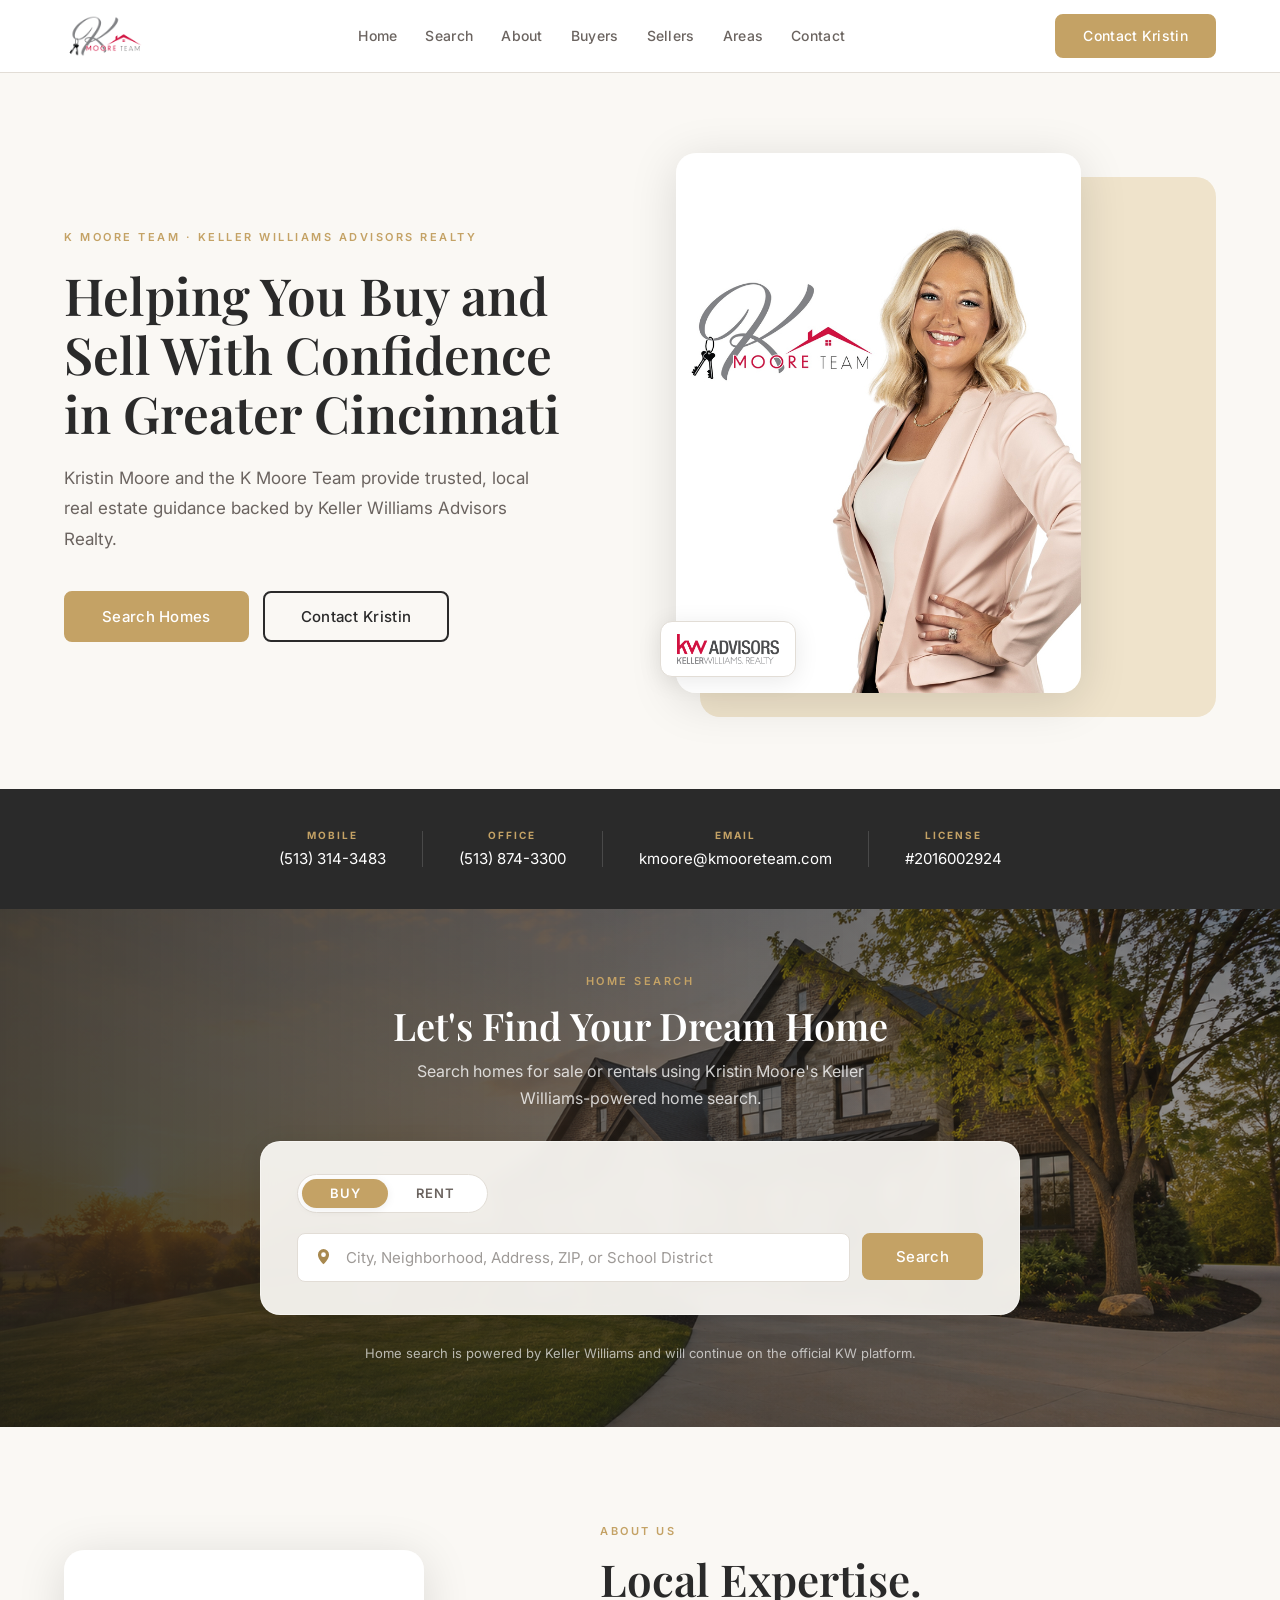
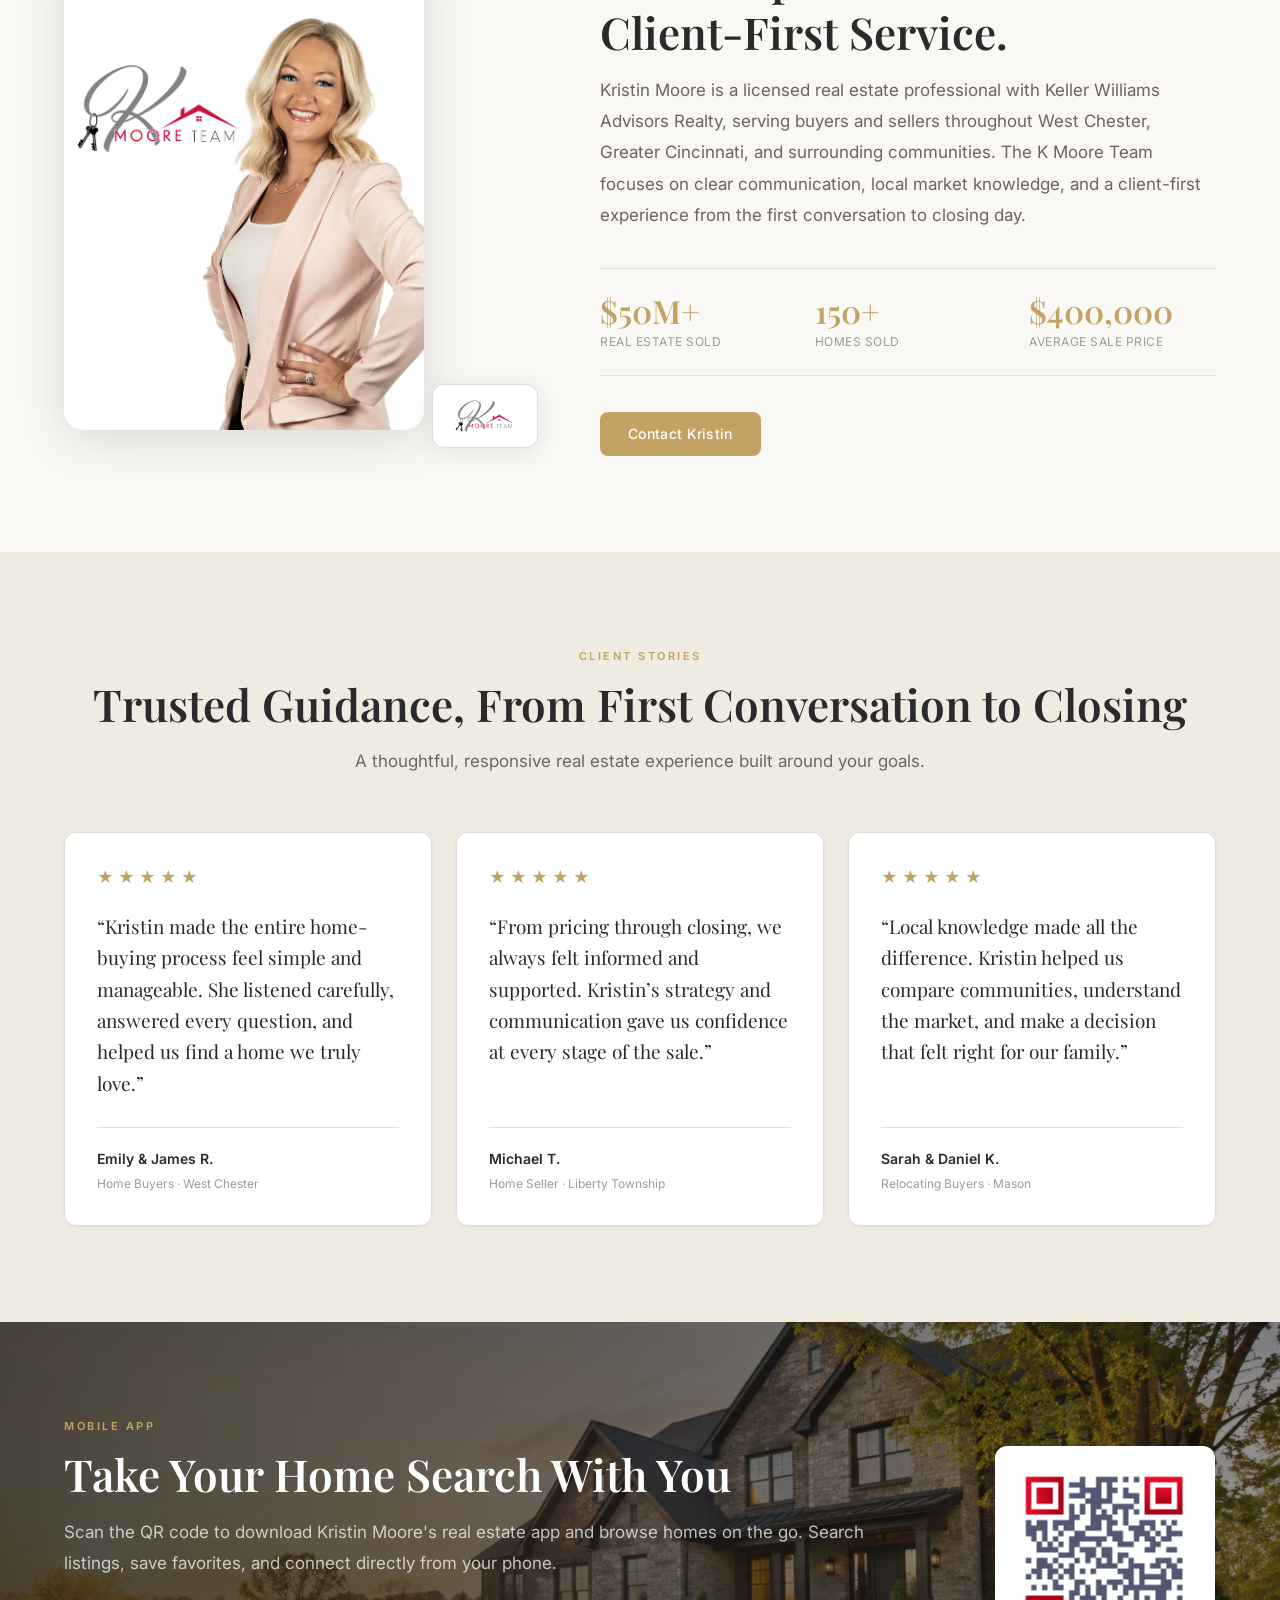
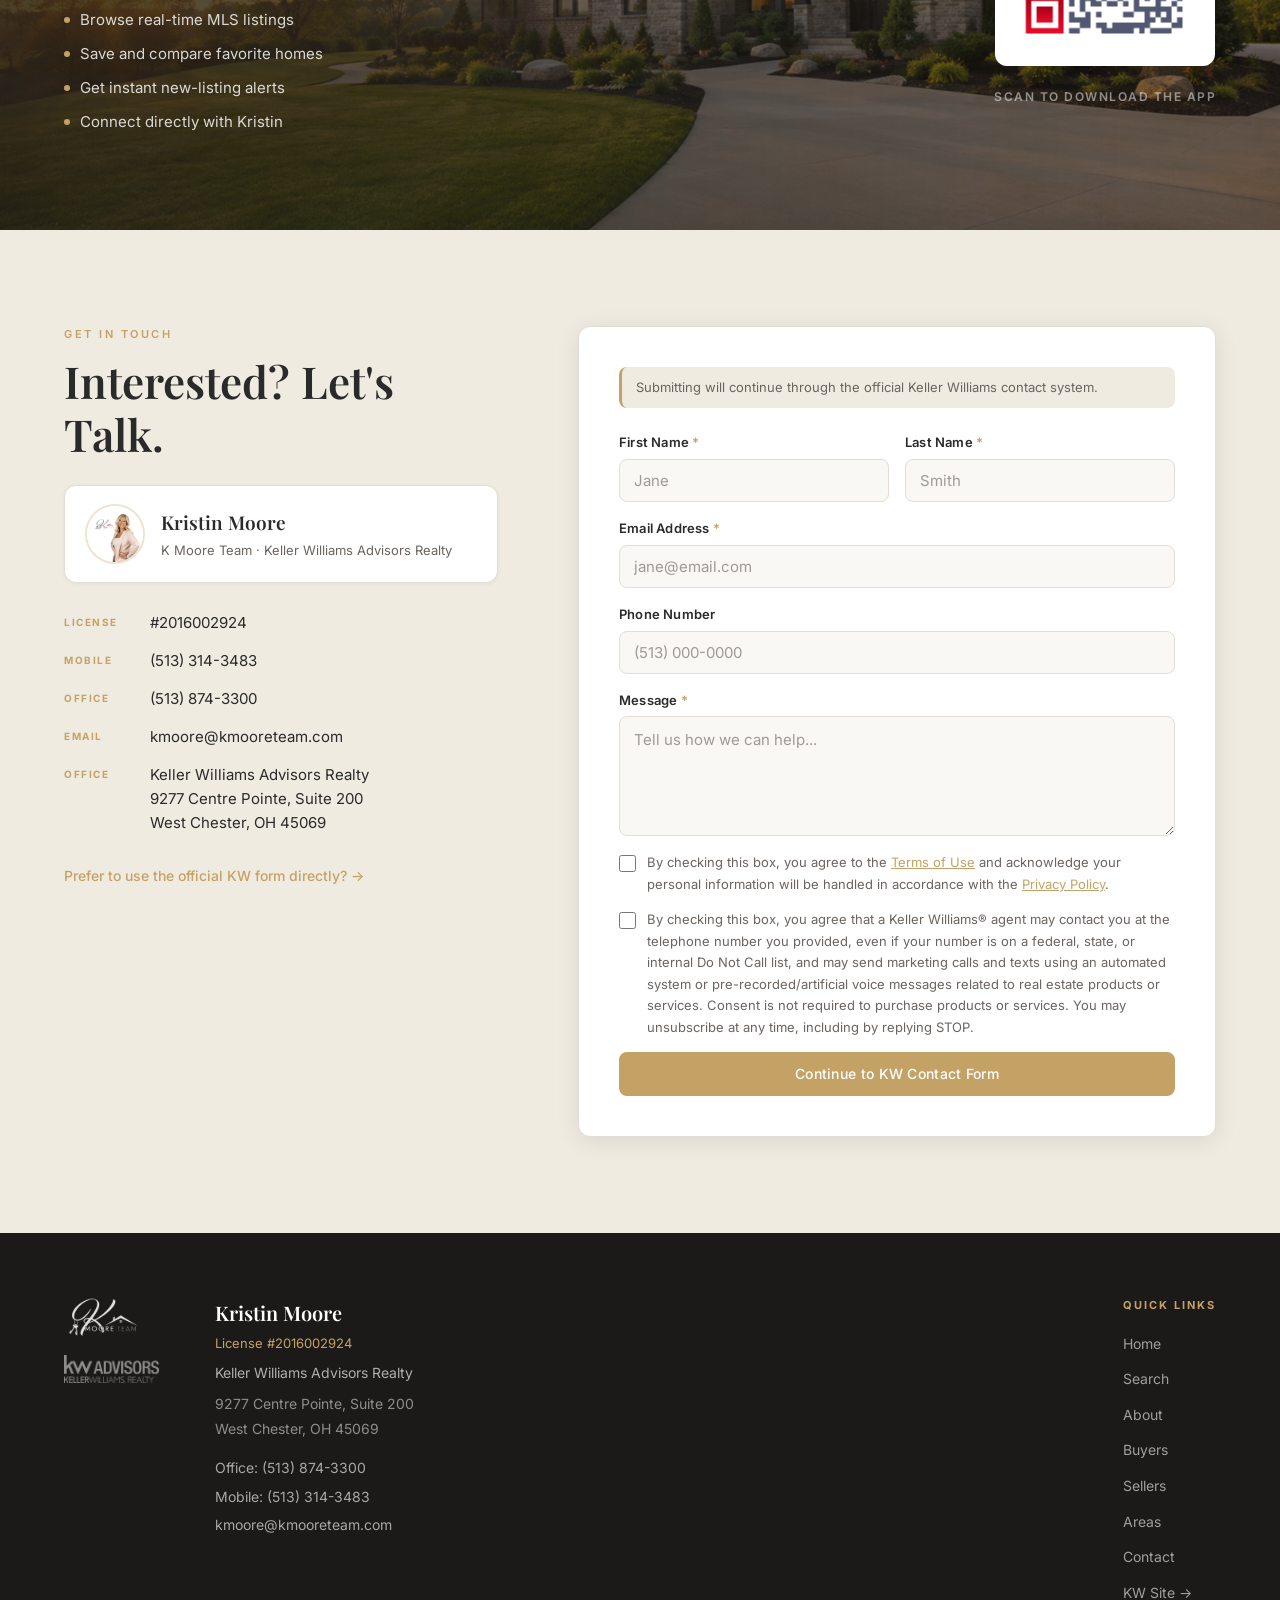
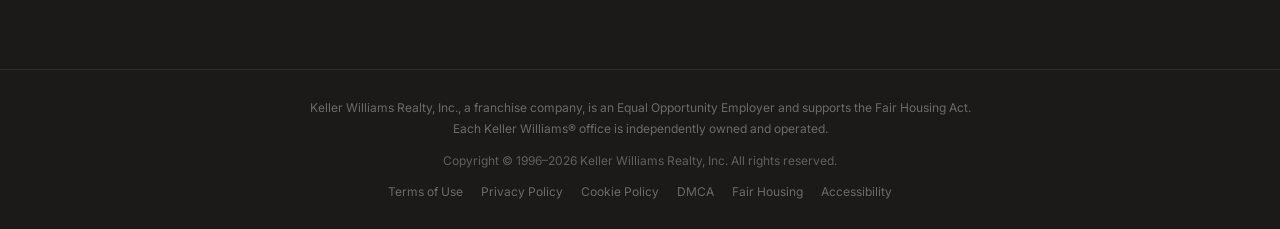
==== index.html @ 72ccf0bd "restructure and home search upgrade" ====
<!DOCTYPE html>
<html lang="en">
<head>
  <meta charset="UTF-8">
  <meta name="viewport" content="width=device-width, initial-scale=1.0">
  <meta name="description" content="Kristin Moore and the K Moore Team — trusted real estate guidance for buyers and sellers in West Chester, Greater Cincinnati, and Southwest Ohio. Keller Williams Advisors Realty.">
  <meta name="keywords" content="real estate, West Chester OH, Cincinnati, homes for sale, Kristin Moore, K Moore Team, Keller Williams Advisors Realty, Liberty Township, Mason">
  <meta property="og:title" content="K Moore Team | Kristin Moore | Keller Williams Advisors Realty">
  <meta property="og:description" content="Helping you buy and sell with confidence in Greater Cincinnati. Local expertise. Client-first service.">
  <meta property="og:type" content="website">
  <!-- Add a URL-restricted public Mapbox token to enable live address suggestions. -->
  <meta name="mapbox-token" content="">
  <title>K Moore Team | Kristin Moore | Keller Williams Advisors Realty</title>

  <link rel="preconnect" href="https://fonts.googleapis.com">
  <link rel="preconnect" href="https://fonts.gstatic.com" crossorigin>
  <link href="https://fonts.googleapis.com/css2?family=Playfair+Display:wght@400;500;600;700&family=Inter:wght@300;400;500;600&display=swap" rel="stylesheet">
  <link rel="stylesheet" href="css/styles.css?v=20260805-1">
</head>
<body>

  <!-- ================================================
       HEADER / NAVIGATION
  ================================================ -->
  <header class="header" id="header">
    <div class="container header__inner">

      <a href="index.html#home" class="header__logo" aria-label="K Moore Team — Home">
        <!-- Asset: Assets/KmooreteamLogo.png -->
        <img src="Assets/KmooreteamLogo.png" alt="K Moore Team" class="logo-img">
      </a>

      <nav class="nav" id="nav" aria-label="Main navigation">
        <ul class="nav__list">
          <li><a href="index.html#home"    class="nav__link">Home</a></li>
          <li><a href="index.html#search"  class="nav__link">Search</a></li>
          <li><a href="index.html#about"   class="nav__link">About</a></li>
          <li><a href="buyers.html"        class="nav__link">Buyers</a></li>
          <li><a href="sellers.html"       class="nav__link">Sellers</a></li>
          <li><a href="areas.html"         class="nav__link">Areas</a></li>
          <li><a href="index.html#contact" class="nav__link">Contact</a></li>
        </ul>
      </nav>

      <a href="#contact" class="btn btn--gold header__cta">Contact Kristin</a>

      <!-- Mobile hamburger -->
      <button class="hamburger" id="hamburger" aria-label="Toggle navigation menu" aria-expanded="false" aria-controls="nav">
        <span class="hamburger__line"></span>
        <span class="hamburger__line"></span>
        <span class="hamburger__line"></span>
      </button>

    </div>
  </header>


  <!-- ================================================
       HERO SECTION
  ================================================ -->
  <section class="hero" id="home" aria-label="Hero">
    <div class="container hero__inner">

      <div class="hero__content">
        <p class="hero__eyebrow">K Moore Team &middot; Keller Williams Advisors Realty</p>
        <h1 class="hero__headline">Helping You Buy and Sell With Confidence in Greater Cincinnati</h1>
        <p class="hero__sub">Kristin Moore and the K Moore Team provide trusted, local real estate guidance backed by Keller Williams Advisors Realty.</p>
        <div class="hero__ctas">
          <a href="#search" class="btn btn--gold btn--lg">Search Homes</a>
          <a href="#contact" class="btn btn--outline btn--lg">Contact Kristin</a>
        </div>
      </div>

      <div class="hero__image-col">
        <div class="hero__image-wrap">
          <div class="hero__image-frame">
            <!-- Asset: Assets/KristinMooreHeadshot.jpeg -->
            <img src="Assets/KristinMooreHeadshot.jpeg" alt="Kristin Moore, K Moore Team" class="hero__photo" loading="eager">
          </div>
          <!-- KW badge pinned to bottom-left of image -->
          <div class="hero__kw-badge" aria-hidden="true">
            <!-- Asset: Assets/KellerWilliamsLogo.png -->
            <img src="Assets/KellerWilliamsLogo.png" alt="Keller Williams Advisors Realty" class="hero__kw-logo">
          </div>
        </div>
      </div>

    </div>
  </section>


  <!-- ================================================
       TRUST / CONTACT STRIP
  ================================================ -->
  <section class="trust-strip" aria-label="Contact information">
    <div class="container trust-strip__inner">

      <div class="trust-strip__item">
        <span class="trust-strip__label">Mobile</span>
        <a href="tel:5133143483" class="trust-strip__value">(513) 314-3483</a>
      </div>

      <div class="trust-strip__divider" aria-hidden="true"></div>

      <div class="trust-strip__item">
        <span class="trust-strip__label">Office</span>
        <a href="tel:5138743300" class="trust-strip__value">(513) 874-3300</a>
      </div>

      <div class="trust-strip__divider" aria-hidden="true"></div>

      <div class="trust-strip__item">
        <span class="trust-strip__label">Email</span>
        <a href="mailto:kmoore@kmooreteam.com" class="trust-strip__value">kmoore@kmooreteam.com</a>
      </div>

      <div class="trust-strip__divider" aria-hidden="true"></div>

      <div class="trust-strip__item">
        <span class="trust-strip__label">License</span>
        <span class="trust-strip__value">#2016002924</span>
      </div>

    </div>
  </section>


  <!-- ================================================
       HOME SEARCH SECTION
  ================================================ -->
  <section class="search-section section--image-bg" id="search" aria-label="Home search">
    <div class="container search-section__inner">

      <div class="search-section__header">
        <p class="section__eyebrow">Home Search</p>
        <h2 class="search-section__title">Let's Find Your Dream Home</h2>
        <p class="search-section__sub">Search homes for sale or rentals using Kristin Moore's Keller Williams-powered home search.</p>
      </div>

      <!--
        Search card — redirects to KW on submit.
        Update this redirect URL if KW provides exact search parameter support.
      -->
      <form class="search-card" id="homeSearchForm" novalidate aria-label="Home search form">

        <!-- BUY / RENT toggle -->
        <div class="search-toggle" role="group" aria-label="Search type: buy or rent">
          <button type="button" class="search-toggle__btn is-active" data-type="buy" aria-pressed="true">Buy</button>
          <button type="button" class="search-toggle__btn" data-type="rent" aria-pressed="false">Rent</button>
        </div>

        <!-- Search input + button row -->
        <div class="search-field-row">
          <label for="homeSearchInput" class="sr-only">
            Search by city, neighborhood, address, postal code, or school district
          </label>
          <div class="search-autocomplete" id="searchAutocomplete">
            <span class="search-autocomplete__icon" aria-hidden="true">
              <svg viewBox="0 0 24 24" focusable="false"><path d="M12 21s7-6.1 7-12A7 7 0 1 0 5 9c0 5.9 7 12 7 12Zm0-9a3 3 0 1 1 0-6 3 3 0 0 1 0 6Z"/></svg>
            </span>
            <input
              type="search"
              id="homeSearchInput"
              class="search-input"
              name="q"
              placeholder="City, Neighborhood, Address, ZIP, or School District"
              autocomplete="off"
              aria-label="Search location"
              role="combobox"
              aria-autocomplete="list"
              aria-expanded="false"
              aria-controls="homeSearchSuggestions"
              aria-activedescendant=""
            >
            <span class="search-autocomplete__spinner" id="searchSpinner" aria-hidden="true"></span>
            <div class="search-suggestions" id="homeSearchSuggestions" role="listbox" aria-label="Location suggestions" hidden></div>
            <p class="sr-only" id="searchStatus" role="status" aria-live="polite"></p>
          </div>
          <input type="hidden" id="homeSearchLatitude" name="latitude">
          <input type="hidden" id="homeSearchLongitude" name="longitude">
          <button type="submit" class="btn btn--gold search-btn">Search</button>
        </div>

      </form>

      <p class="search-note">
        Home search is powered by Keller Williams and will continue on the official KW platform.
      </p>

    </div>
  </section>


  <!-- ================================================
       ABOUT SECTION
  ================================================ -->
  <section class="about section" id="about">
    <div class="container about__inner">

      <div class="about__media">
        <div class="about__photo-wrap">
          <!-- Asset: Assets/KristinMooreHeadshot.jpeg -->
          <img src="Assets/KristinMooreHeadshot.jpeg" alt="Kristin Moore" class="about__photo" loading="lazy">
        </div>
        <!-- Team logo badge pinned to bottom-right of photo -->
        <div class="about__logo-badge" aria-hidden="true">
          <!-- Asset: Assets/KmooreteamLogo.png -->
          <img src="Assets/KmooreteamLogo.png" alt="K Moore Team" class="about__team-logo">
        </div>
      </div>

      <div class="about__content">
        <p class="section__eyebrow">About Us</p>
        <h2 class="section__title">Local Expertise.<br>Client-First Service.</h2>
        <p class="about__text">Kristin Moore is a licensed real estate professional with Keller Williams Advisors Realty, serving buyers and sellers throughout West Chester, Greater Cincinnati, and surrounding communities. The K Moore Team focuses on clear communication, local market knowledge, and a client-first experience from the first conversation to closing day.</p>

        <div class="about__pillars" aria-label="Team statistics">
          <div class="about__pillar">
            <span class="about__pillar-value stat-counter" data-target="50" data-prefix="$" data-suffix="M+">$0</span>
            <span class="about__pillar-label">Real Estate Sold</span>
          </div>
          <div class="about__pillar">
            <span class="about__pillar-value stat-counter" data-target="150" data-suffix="+">0</span>
            <span class="about__pillar-label">Homes Sold</span>
          </div>
          <div class="about__pillar">
            <span class="about__pillar-value stat-counter" data-target="400000" data-prefix="$">$0</span>
            <span class="about__pillar-label">Average Sale Price</span>
          </div>
        </div>

        <a href="#contact" class="btn btn--gold">Contact Kristin</a>
      </div>

    </div>
  </section>


  <!-- ================================================
       TESTIMONIALS
  ================================================ -->
  <section class="testimonials section section--alt" id="testimonials">
    <div class="container">
      <div class="section__header">
        <p class="section__eyebrow">Client Stories</p>
        <h2 class="section__title">Trusted Guidance, From First Conversation to Closing</h2>
        <p class="section__subtitle">A thoughtful, responsive real estate experience built around your goals.</p>
      </div>

      <div class="testimonials__grid" role="list">
        <figure class="testimonial-card" role="listitem">
          <div class="testimonial-card__stars" aria-label="5 out of 5 stars">★★★★★</div>
          <blockquote>“Kristin made the entire home-buying process feel simple and manageable. She listened carefully, answered every question, and helped us find a home we truly love.”</blockquote>
          <figcaption>
            <span class="testimonial-card__name">Emily &amp; James R.</span>
            <span class="testimonial-card__detail">Home Buyers · West Chester</span>
          </figcaption>
        </figure>

        <figure class="testimonial-card" role="listitem">
          <div class="testimonial-card__stars" aria-label="5 out of 5 stars">★★★★★</div>
          <blockquote>“From pricing through closing, we always felt informed and supported. Kristin’s strategy and communication gave us confidence at every stage of the sale.”</blockquote>
          <figcaption>
            <span class="testimonial-card__name">Michael T.</span>
            <span class="testimonial-card__detail">Home Seller · Liberty Township</span>
          </figcaption>
        </figure>

        <figure class="testimonial-card" role="listitem">
          <div class="testimonial-card__stars" aria-label="5 out of 5 stars">★★★★★</div>
          <blockquote>“Local knowledge made all the difference. Kristin helped us compare communities, understand the market, and make a decision that felt right for our family.”</blockquote>
          <figcaption>
            <span class="testimonial-card__name">Sarah &amp; Daniel K.</span>
            <span class="testimonial-card__detail">Relocating Buyers · Mason</span>
          </figcaption>
        </figure>
      </div>
    </div>
  </section>


  <!-- ================================================
       APP / QR CODE SECTION
  ================================================ -->
  <section class="app-section section section--image-bg" id="app">
    <div class="container app-section__inner">

      <div class="app-section__content">
        <p class="section__eyebrow">Mobile App</p>
        <h2 class="section__title">Take Your Home Search With You</h2>
        <p class="app-section__text">Scan the QR code to download Kristin Moore's real estate app and browse homes on the go. Search listings, save favorites, and connect directly from your phone.</p>
        <ul class="app-section__features" aria-label="App features">
          <li>Browse real-time MLS listings</li>
          <li>Save and compare favorite homes</li>
          <li>Get instant new-listing alerts</li>
          <li>Connect directly with Kristin</li>
        </ul>
      </div>

      <div class="app-section__qr-col">
        <div class="app-section__qr-frame">
          <!-- Asset: Assets/QRAppDownload.png -->
          <img src="Assets/QRAppDownload.png" alt="Scan this QR code to download the K Moore Team real estate app" class="app-section__qr-img" loading="lazy">
        </div>
        <p class="app-section__qr-caption">Scan to Download the App</p>
      </div>

    </div>
  </section>


  <!-- ================================================
       CONTACT SECTION
  ================================================ -->
  <section class="contact section section--alt" id="contact">
    <div class="container contact__inner">

      <!-- Left column: agent info -->
      <div class="contact__info">
        <p class="section__eyebrow">Get In Touch</p>
        <h2 class="section__title">Interested? Let's Talk.</h2>

        <div class="contact__agent-card">
          <!-- Asset: Assets/KristinMooreHeadshot.jpeg -->
          <img src="Assets/KristinMooreHeadshot.jpeg" alt="Kristin Moore" class="contact__headshot" loading="lazy">
          <div>
            <p class="contact__agent-name">Kristin Moore</p>
            <p class="contact__agent-title">K Moore Team &middot; Keller Williams Advisors Realty</p>
          </div>
        </div>

        <ul class="contact__details" aria-label="Contact details">
          <li>
            <span class="contact__detail-label">License</span>
            <span class="contact__detail-value">#2016002924</span>
          </li>
          <li>
            <span class="contact__detail-label">Mobile</span>
            <a href="tel:5133143483" class="contact__detail-value contact__link">(513) 314-3483</a>
          </li>
          <li>
            <span class="contact__detail-label">Office</span>
            <a href="tel:5138743300" class="contact__detail-value contact__link">(513) 874-3300</a>
          </li>
          <li>
            <span class="contact__detail-label">Email</span>
            <a href="mailto:kmoore@kmooreteam.com" class="contact__detail-value contact__link">kmoore@kmooreteam.com</a>
          </li>
          <li>
            <span class="contact__detail-label">Office</span>
            <address class="contact__detail-value" style="font-style:normal;">
              Keller Williams Advisors Realty<br>
              9277 Centre Pointe, Suite 200<br>
              West Chester, OH 45069
            </address>
          </li>
        </ul>

        <a href="https://kmooreteam.kw.com/" target="_blank" rel="noopener noreferrer" class="contact__kw-link">
          Prefer to use the official KW form directly? &rarr;
        </a>
      </div>

      <!-- Right column: contact form -->
      <div class="contact__form-wrap">
        <form class="contact__form" id="contactForm" novalidate aria-label="Contact form">

          <p class="contact__form-note">
            Submitting will continue through the official Keller Williams contact system.
          </p>

          <div class="form__row">
            <div class="form__group">
              <label for="firstName" class="form__label">First Name <span class="form__required" aria-hidden="true">*</span></label>
              <input type="text" id="firstName" name="firstName" class="form__input"
                     placeholder="Jane" required autocomplete="given-name">
            </div>
            <div class="form__group">
              <label for="lastName" class="form__label">Last Name <span class="form__required" aria-hidden="true">*</span></label>
              <input type="text" id="lastName" name="lastName" class="form__input"
                     placeholder="Smith" required autocomplete="family-name">
            </div>
          </div>

          <div class="form__group">
            <label for="email" class="form__label">Email Address <span class="form__required" aria-hidden="true">*</span></label>
            <input type="email" id="email" name="email" class="form__input"
                   placeholder="jane@email.com" required autocomplete="email">
          </div>

          <div class="form__group">
            <label for="phone" class="form__label">Phone Number</label>
            <input type="tel" id="phone" name="phone" class="form__input"
                   placeholder="(513) 000-0000" autocomplete="tel">
          </div>

          <div class="form__group">
            <label for="message" class="form__label">Message <span class="form__required" aria-hidden="true">*</span></label>
            <textarea id="message" name="message" class="form__textarea"
                      placeholder="Tell us how we can help..." rows="4" required></textarea>
          </div>

          <!-- Consent checkbox 1 -->
          <div class="form__group form__checkbox-group">
            <label class="form__checkbox-label" for="consentTerms">
              <input type="checkbox" id="consentTerms" name="consentTerms" class="form__checkbox" required>
              <span class="form__checkbox-text">
                By checking this box, you agree to the
                <!-- Update these URLs to exact KW legal pages when available -->
                <a href="https://kmooreteam.kw.com/" target="_blank" rel="noopener noreferrer" class="form__link">Terms of Use</a>
                and acknowledge your personal information will be handled in accordance with the
                <a href="https://kmooreteam.kw.com/" target="_blank" rel="noopener noreferrer" class="form__link">Privacy Policy</a>.
              </span>
            </label>
          </div>

          <!-- Consent checkbox 2 -->
          <div class="form__group form__checkbox-group">
            <label class="form__checkbox-label" for="consentContact">
              <input type="checkbox" id="consentContact" name="consentContact" class="form__checkbox" required>
              <span class="form__checkbox-text">
                By checking this box, you agree that a Keller Williams&reg; agent may contact you at the telephone number you provided, even if your number is on a federal, state, or internal Do Not Call list, and may send marketing calls and texts using an automated system or pre-recorded/artificial voice messages related to real estate products or services. Consent is not required to purchase products or services. You may unsubscribe at any time, including by replying STOP.
              </span>
            </label>
          </div>

          <!-- Validation error message (hidden by default, shown by JS) -->
          <p class="form__error" id="formError" role="alert" aria-live="polite" hidden>
            Please fill in all required fields and accept both consents before continuing.
          </p>

          <button type="submit" class="btn btn--gold btn--full">Continue to KW Contact Form</button>

        </form>
      </div>

    </div>
  </section>


  <!-- ================================================
       FOOTER
  ================================================ -->
  <footer class="footer" aria-label="Site footer">

    <div class="footer__main">
      <div class="container footer__main-inner">

        <!-- Brand / logos -->
        <div class="footer__col footer__col--brand">
          <!-- Asset: Assets/KmooreteamLogo.png — inverted to white via CSS filter -->
          <img src="Assets/KmooreteamLogo.png" alt="K Moore Team" class="footer__logo">
          <!-- Asset: Assets/KellerWilliamsLogo.png — inverted to white via CSS filter -->
          <img src="Assets/KellerWilliamsLogo.png" alt="Keller Williams Advisors Realty" class="footer__kw-logo">
        </div>

        <!-- Contact info -->
        <div class="footer__col footer__col--info">
          <p class="footer__agent-name">Kristin Moore</p>
          <p class="footer__license">License #2016002924</p>
          <p class="footer__brokerage">Keller Williams Advisors Realty</p>
          <address class="footer__address">
            9277 Centre Pointe, Suite 200<br>
            West Chester, OH 45069
          </address>
          <div class="footer__contact-links">
            <a href="tel:5138743300">Office: (513) 874-3300</a>
            <a href="tel:5133143483">Mobile: (513) 314-3483</a>
            <a href="mailto:kmoore@kmooreteam.com">kmoore@kmooreteam.com</a>
          </div>
        </div>

        <!-- Quick links -->
        <div class="footer__col footer__col--links">
          <h4 class="footer__links-title">Quick Links</h4>
          <ul class="footer__links">
            <li><a href="index.html#home">Home</a></li>
            <li><a href="index.html#search">Search</a></li>
            <li><a href="index.html#about">About</a></li>
            <li><a href="buyers.html">Buyers</a></li>
            <li><a href="sellers.html">Sellers</a></li>
            <li><a href="areas.html">Areas</a></li>
            <li><a href="index.html#contact">Contact</a></li>
            <li><a href="https://kmooreteam.kw.com/" target="_blank" rel="noopener noreferrer">KW Site &rarr;</a></li>
          </ul>
        </div>

      </div>
    </div>

    <div class="footer__bottom">
      <div class="container footer__bottom-inner">
        <p class="footer__legal">
          Keller Williams Realty, Inc., a franchise company, is an Equal Opportunity Employer and supports the Fair Housing Act. Each Keller Williams&reg; office is independently owned and operated.
        </p>
        <p class="footer__copyright">Copyright &copy; 1996&ndash;2026 Keller Williams Realty, Inc. All rights reserved.</p>
        <nav class="footer__legal-links" aria-label="Legal links">
          <!-- Update each href below to the exact KW legal page URL when available -->
          <a href="https://kmooreteam.kw.com/" target="_blank" rel="noopener noreferrer">Terms of Use</a>
          <a href="https://kmooreteam.kw.com/" target="_blank" rel="noopener noreferrer">Privacy Policy</a>
          <a href="https://kmooreteam.kw.com/" target="_blank" rel="noopener noreferrer">Cookie Policy</a>
          <a href="https://kmooreteam.kw.com/" target="_blank" rel="noopener noreferrer">DMCA</a>
          <a href="https://kmooreteam.kw.com/" target="_blank" rel="noopener noreferrer">Fair Housing</a>
          <a href="https://kmooreteam.kw.com/" target="_blank" rel="noopener noreferrer">Accessibility</a>
        </nav>
      </div>
    </div>

  </footer>

  <script src="js/main.js?v=20260805-1"></script>
</body>
</html>
---- css/styles.css ----
/* ================================================
   K MOORE TEAM — Main Stylesheet
   Fonts: Playfair Display (headings) + Inter (body)
   Colors: cream / warm beige / charcoal / muted gold
================================================ */

/* ================================================
   CSS CUSTOM PROPERTIES
================================================ */
:root {
  /* Palette */
  --cream:         #FAF8F4;
  --beige:         #F0EBE1;
  --white:         #FFFFFF;
  --charcoal:      #2A2A2A;
  --dark:          #1C1A18;
  --text-primary:  #2A2A2A;
  --text-secondary:#6B6460;
  --text-muted:    #9E9A97;
  --border:        #E2DDD6;
  --gold:          #C4A265;
  --gold-hover:    #A8894F;
  --gold-light:    #EFE3CB;

  /* Shadows */
  --shadow-xs: 0 1px 4px  rgba(0,0,0,0.05);
  --shadow-sm: 0 2px 10px rgba(0,0,0,0.07);
  --shadow-md: 0 4px 24px rgba(0,0,0,0.09);
  --shadow-lg: 0 8px 48px rgba(0,0,0,0.13);

  /* Typography */
  --font-display: 'Playfair Display', Georgia, 'Times New Roman', serif;
  --font-body:    'Inter', system-ui, -apple-system, sans-serif;

  /* Layout */
  --max-width:      1200px;
  --gutter:         24px;
  --section-y:      96px;
  --radius:         12px;
  --radius-sm:      8px;
  --radius-lg:      20px;

  /* Motion */
  --ease:           0.25s ease;
}

/* ================================================
   RESET & BASE
================================================ */
*, *::before, *::after { box-sizing: border-box; margin: 0; padding: 0; }

html { scroll-behavior: smooth; font-size: 16px; }

body {
  font-family: var(--font-body);
  color: var(--text-primary);
  background-color: var(--cream);
  line-height: 1.6;
  -webkit-font-smoothing: antialiased;
  -moz-osx-font-smoothing: grayscale;
}

img { display: block; max-width: 100%; height: auto; }

a { color: inherit; text-decoration: none; }

ul { list-style: none; }

/* ================================================
   UTILITY CLASSES
================================================ */
.container {
  max-width: var(--max-width);
  margin-inline: auto;
  padding-inline: var(--gutter);
}

.section { padding-block: var(--section-y); }

.section--alt { background-color: var(--beige); }

.section--image-bg {
  --bg-shift: 0px;
  position: relative;
  isolation: isolate;
  overflow: hidden;
  background-color: var(--dark);
  background-image: url('../Assets/housePicture1.png?v=20260520-2');
  background-size: cover;
  background-position: center;
}

.section--image-bg::before {
  content: '';
  position: absolute;
  inset: -48px 0;
  z-index: 0;
  background-image: url('../Assets/housePicture1.png?v=20260520-2');
  background-size: cover;
  background-position: center;
  transform: translate3d(0, var(--bg-shift), 0) scale(1.08);
  transition: transform 0.08s linear;
  will-change: transform;
}

.section--image-bg::after {
  content: '';
  position: absolute;
  inset: 0;
  z-index: 1;
  background:
    linear-gradient(90deg, rgba(28,26,24,0.76), rgba(28,26,24,0.34)),
    rgba(28,26,24,0.18);
}

.section--image-bg > * {
  position: relative;
  z-index: 2;
}

/* Eyebrow label above section titles */
.section__eyebrow {
  font-family: var(--font-body);
  font-size: 11px;
  font-weight: 600;
  letter-spacing: 2.5px;
  text-transform: uppercase;
  color: var(--gold);
  margin-bottom: 12px;
  display: block;
}

.section__title {
  font-family: var(--font-display);
  font-size: clamp(26px, 3.5vw, 44px);
  font-weight: 600;
  color: var(--charcoal);
  line-height: 1.2;
  margin-bottom: 16px;
}

.section__subtitle {
  font-size: 17px;
  color: var(--text-secondary);
  line-height: 1.75;
  max-width: 580px;
}

.section--image-bg .section__title { color: var(--white); }
.section--image-bg .section__subtitle { color: rgba(255,255,255,0.78); }

.section__header {
  text-align: center;
  margin-bottom: 56px;
}
.section__header .section__subtitle { margin-inline: auto; }

.section__cta {
  text-align: center;
  margin-top: 48px;
}

/* ================================================
   BUTTONS
================================================ */
.btn {
  display: inline-flex;
  align-items: center;
  justify-content: center;
  gap: 8px;
  padding: 13px 26px;
  font-family: var(--font-body);
  font-size: 14px;
  font-weight: 500;
  letter-spacing: 0.3px;
  border-radius: var(--radius-sm);
  border: 2px solid transparent;
  cursor: pointer;
  transition: background-color var(--ease), border-color var(--ease),
              color var(--ease), transform var(--ease), box-shadow var(--ease);
  white-space: nowrap;
  text-decoration: none;
  line-height: 1;
}

.btn--gold {
  background-color: var(--gold);
  color: var(--white);
  border-color: var(--gold);
}
.btn--gold:hover,
.btn--gold:focus-visible {
  background-color: var(--gold-hover);
  border-color: var(--gold-hover);
  transform: translateY(-1px);
  box-shadow: var(--shadow-md);
}

.btn--outline {
  background-color: transparent;
  color: var(--charcoal);
  border-color: var(--charcoal);
}
.btn--outline:hover,
.btn--outline:focus-visible {
  background-color: var(--charcoal);
  color: var(--white);
  transform: translateY(-1px);
}

.btn--lg {
  padding: 16px 36px;
  font-size: 15px;
}

.btn--full { width: 100%; }

/* ================================================
   HEADER
================================================ */
.header {
  position: sticky;
  top: 0;
  z-index: 200;
  background-color: var(--white);
  border-bottom: 1px solid var(--border);
  transition: box-shadow var(--ease);
}
.header.scrolled { box-shadow: var(--shadow-md); }

.header__inner {
  display: flex;
  align-items: center;
  justify-content: space-between;
  height: 72px;
  gap: 20px;
}

.header__logo { flex-shrink: 0; }

.logo-img {
  height: 42px;
  width: auto;
  display: block;
}

/* Nav */
.nav__list {
  display: flex;
  align-items: center;
  gap: 28px;
}

.nav__link {
  font-size: 14px;
  font-weight: 500;
  color: var(--text-secondary);
  letter-spacing: 0.3px;
  position: relative;
  transition: color var(--ease);
}
.nav__link::after {
  content: '';
  position: absolute;
  left: 0;
  bottom: -3px;
  width: 0;
  height: 1px;
  background-color: var(--gold);
  transition: width var(--ease);
}
.nav__link:hover,
.nav__link:focus-visible { color: var(--charcoal); }
.nav__link[aria-current="page"] { color: var(--charcoal); }
.nav__link[aria-current="page"]::after { width: 100%; }
.nav__link:hover::after  { width: 100%; }

.header__cta { flex-shrink: 0; }

/* Hamburger (hidden on desktop) */
.hamburger {
  display: none;
  flex-direction: column;
  justify-content: center;
  gap: 5px;
  background: none;
  border: none;
  cursor: pointer;
  padding: 8px;
  border-radius: var(--radius-sm);
  transition: background-color var(--ease);
}
.hamburger:hover { background-color: var(--beige); }

.hamburger__line {
  display: block;
  width: 22px;
  height: 2px;
  background-color: var(--charcoal);
  border-radius: 2px;
  transition: transform var(--ease), opacity var(--ease);
}
/* Animated X state */
.hamburger.is-open .hamburger__line:nth-child(1) { transform: translateY(7px) rotate(45deg); }
.hamburger.is-open .hamburger__line:nth-child(2) { opacity: 0; }
.hamburger.is-open .hamburger__line:nth-child(3) { transform: translateY(-7px) rotate(-45deg); }

/* ================================================
   HERO
================================================ */
.hero {
  background-color: var(--cream);
  padding-block: 80px 72px;
  overflow: hidden;
}

.hero__inner {
  display: grid;
  grid-template-columns: 1fr 1fr;
  gap: 72px;
  align-items: center;
}

.hero__eyebrow {
  font-size: 11px;
  font-weight: 600;
  letter-spacing: 2.5px;
  text-transform: uppercase;
  color: var(--gold);
  margin-bottom: 20px;
}

.hero__headline {
  font-family: var(--font-display);
  font-size: clamp(30px, 4vw, 54px);
  font-weight: 600;
  color: var(--charcoal);
  line-height: 1.15;
  margin-bottom: 20px;
}

.hero__sub {
  font-size: 17px;
  color: var(--text-secondary);
  line-height: 1.8;
  max-width: 480px;
  margin-bottom: 36px;
}

.hero__ctas {
  display: flex;
  flex-wrap: wrap;
  gap: 14px;
}

/* Image column */
.hero__image-col { position: relative; }

.hero__image-wrap {
  position: relative;
  /* Offset gold accent block behind the image */
  padding: 0 24px 24px 0;
}
.hero__image-wrap::after {
  content: '';
  position: absolute;
  right: 0;
  bottom: 0;
  width: calc(100% - 24px);
  height: calc(100% - 24px);
  background-color: var(--gold-light);
  border-radius: var(--radius-lg);
  z-index: 0;
}

.hero__image-frame {
  position: relative;
  z-index: 1;
  border-radius: var(--radius-lg);
  overflow: hidden;
  box-shadow: var(--shadow-lg);
  aspect-ratio: 3 / 4;
  max-height: 540px;
}

.hero__photo {
  width: 100%;
  height: 100%;
  object-fit: cover;
  object-position: center top;
}

/* KW logo badge */
.hero__kw-badge {
  position: absolute;
  bottom: 40px;
  left: -16px;
  z-index: 2;
  background: var(--white);
  border-radius: var(--radius);
  padding: 12px 16px;
  box-shadow: var(--shadow-md);
  border: 1px solid var(--border);
}
.hero__kw-logo {
  height: 30px;
  width: auto;
}

/* ================================================
   TRUST STRIP
================================================ */
.trust-strip {
  background-color: var(--charcoal);
  padding-block: 28px;
}

.trust-strip__inner {
  display: flex;
  align-items: center;
  justify-content: center;
  flex-wrap: wrap;
  gap: 0;
}

.trust-strip__item {
  display: flex;
  flex-direction: column;
  align-items: center;
  padding: 10px 36px;
  text-align: center;
}

.trust-strip__label {
  font-size: 10px;
  font-weight: 700;
  letter-spacing: 2px;
  text-transform: uppercase;
  color: var(--gold);
  margin-bottom: 4px;
}

.trust-strip__value {
  font-size: 15px;
  color: var(--white);
  font-weight: 400;
  transition: color var(--ease);
}
a.trust-strip__value:hover { color: var(--gold); }

.trust-strip__divider {
  width: 1px;
  height: 36px;
  background-color: rgba(255,255,255,0.15);
  flex-shrink: 0;
}

/* ================================================
   ABOUT
================================================ */
.about { background-color: var(--cream); }

.about__inner {
  display: grid;
  grid-template-columns: 1fr 1.35fr;
  gap: 80px;
  align-items: center;
}

/* Photo */
.about__media { position: relative; }

.about__photo-wrap {
  border-radius: var(--radius-lg);
  overflow: hidden;
  box-shadow: var(--shadow-lg);
  aspect-ratio: 3 / 4;
  max-height: 480px;
}

.about__photo {
  width: 100%;
  height: 100%;
  object-fit: cover;
  object-position: center top;
}

.about__logo-badge {
  position: absolute;
  bottom: -18px;
  right: -18px;
  background: var(--white);
  border-radius: var(--radius);
  padding: 14px 18px;
  box-shadow: var(--shadow-md);
  border: 1px solid var(--border);
}
.about__team-logo {
  height: 34px;
  width: auto;
}

/* Content */
.about__text {
  font-size: 17px;
  color: var(--text-secondary);
  line-height: 1.85;
  margin-bottom: 36px;
}

.about__pillars {
  display: flex;
  gap: 28px;
  padding-block: 24px;
  border-block: 1px solid var(--border);
  margin-bottom: 36px;
}

.about__pillar {
  display: flex;
  flex: 1;
  flex-direction: column;
  gap: 4px;
  min-width: 0;
}

.about__pillar-value {
  font-family: var(--font-display);
  font-size: clamp(22px, 2.7vw, 32px);
  font-weight: 600;
  color: var(--gold);
  line-height: 1.1;
  white-space: nowrap;
}
.about__pillar-label {
  font-size: 12px;
  color: var(--text-muted);
  letter-spacing: 0.5px;
  text-transform: uppercase;
}

/* ================================================
   CARDS  (shared: buyers & sellers)
================================================ */
.cards {
  display: grid;
  grid-template-columns: repeat(auto-fit, minmax(260px, 1fr));
  gap: 24px;
}

.card {
  background: var(--white);
  border-radius: var(--radius);
  padding: 36px 28px;
  border: 1px solid var(--border);
  box-shadow: var(--shadow-xs);
  transition: transform var(--ease), box-shadow var(--ease), border-color var(--ease);
}
.card:hover {
  transform: translateY(-5px);
  box-shadow: var(--shadow-lg);
  border-color: var(--gold-light);
}

/* Large decorative number */
.card__num {
  display: block;
  font-family: var(--font-display);
  font-size: 52px;
  font-weight: 700;
  color: var(--gold-light);
  line-height: 1;
  margin-bottom: 16px;
  user-select: none;
}

.card__title {
  font-family: var(--font-display);
  font-size: 20px;
  font-weight: 600;
  color: var(--charcoal);
  margin-bottom: 12px;
  line-height: 1.3;
}

.card__text {
  font-size: 15px;
  color: var(--text-secondary);
  line-height: 1.75;
}

/* Sellers section sits on cream background — give cards a beige tint for contrast */
.sellers .card { background: var(--beige); }
.sellers .card:hover { background: var(--white); }

/* ================================================
   AREAS
================================================ */
.areas__grid {
  display: grid;
  grid-template-columns: repeat(3, 1fr);
  gap: 20px;
}

.area-card {
  background: var(--white);
  border-radius: var(--radius);
  padding: 28px 24px;
  border: 1px solid var(--border);
  border-left: 3px solid var(--gold);
  box-shadow: var(--shadow-xs);
  transition: transform var(--ease), box-shadow var(--ease);
}
.area-card:hover {
  transform: translateY(-3px);
  box-shadow: var(--shadow-md);
}

.area-card--wide { grid-column: 1 / -1; }

.area-card__name {
  font-family: var(--font-display);
  font-size: 20px;
  font-weight: 600;
  color: var(--charcoal);
  margin-bottom: 8px;
}

.area-card__desc {
  font-size: 14px;
  color: var(--text-secondary);
  line-height: 1.7;
}

/* ================================================
   APP / QR SECTION
================================================ */
.app-section {
  background: linear-gradient(135deg, #2A2A2A 0%, #3D3228 100%);
  color: var(--white);
}

.app-section__inner {
  display: grid;
  grid-template-columns: 1fr auto;
  gap: 80px;
  align-items: center;
}

.app-section .section__eyebrow { color: var(--gold); }
.app-section .section__title   { color: var(--white); }

.app-section__text {
  font-size: 17px;
  color: rgba(255,255,255,0.72);
  line-height: 1.85;
  margin-bottom: 28px;
}

.app-section__features {
  display: flex;
  flex-direction: column;
  gap: 10px;
}
.app-section__features li {
  display: flex;
  align-items: center;
  gap: 10px;
  font-size: 15px;
  color: rgba(255,255,255,0.82);
}
.app-section__features li::before {
  content: '';
  flex-shrink: 0;
  width: 6px;
  height: 6px;
  border-radius: 50%;
  background-color: var(--gold);
}

/* QR card */
.app-section__qr-col { text-align: center; }

.app-section__qr-frame {
  display: inline-block;
  background: var(--white);
  border-radius: var(--radius);
  padding: 20px;
  box-shadow: var(--shadow-lg);
}
.app-section__qr-img {
  width: 180px;
  height: 180px;
  display: block;
}

.app-section__qr-caption {
  margin-top: 14px;
  font-size: 12px;
  font-weight: 600;
  letter-spacing: 1.5px;
  text-transform: uppercase;
  color: rgba(255,255,255,0.5);
}

/* ================================================
   CONTACT
================================================ */
.contact__inner {
  display: grid;
  grid-template-columns: 1fr 1.2fr;
  gap: 80px;
  align-items: start;
}

/* Agent info card */
.contact__agent-card {
  display: flex;
  align-items: center;
  gap: 16px;
  margin-block: 24px 28px;
  padding: 18px 20px;
  background: var(--white);
  border-radius: var(--radius);
  border: 1px solid var(--border);
  box-shadow: var(--shadow-xs);
}

.contact__headshot {
  width: 60px;
  height: 60px;
  border-radius: 50%;
  object-fit: cover;
  object-position: center top;
  flex-shrink: 0;
  border: 2px solid var(--gold-light);
}

.contact__agent-name {
  font-family: var(--font-display);
  font-size: 19px;
  font-weight: 600;
  color: var(--charcoal);
  margin-bottom: 2px;
}
.contact__agent-title {
  font-size: 13px;
  color: var(--text-secondary);
}

/* Detail list */
.contact__details {
  display: flex;
  flex-direction: column;
  gap: 14px;
  margin-bottom: 28px;
}
.contact__details li {
  display: flex;
  align-items: flex-start;
  gap: 14px;
}

.contact__detail-label {
  font-size: 10px;
  font-weight: 700;
  letter-spacing: 1.5px;
  text-transform: uppercase;
  color: var(--gold);
  min-width: 72px;
  padding-top: 3px;
  flex-shrink: 0;
}
.contact__detail-value {
  font-size: 15px;
  color: var(--text-primary);
  line-height: 1.6;
}

.contact__link { transition: color var(--ease); }
.contact__link:hover { color: var(--gold); }

.contact__kw-link {
  font-size: 14px;
  font-weight: 500;
  color: var(--gold);
  transition: opacity var(--ease);
  display: inline-block;
}
.contact__kw-link:hover { opacity: 0.72; }

/* Form wrapper */
.contact__form-wrap {
  background: var(--white);
  border-radius: var(--radius);
  padding: 40px;
  box-shadow: var(--shadow-md);
  border: 1px solid var(--border);
}

.contact__form-note {
  font-size: 13px;
  color: var(--text-secondary);
  margin-bottom: 24px;
  padding: 11px 14px;
  background: var(--beige);
  border-radius: var(--radius-sm);
  border-left: 3px solid var(--gold);
  line-height: 1.5;
}

/* Form fields */
.form__row {
  display: grid;
  grid-template-columns: 1fr 1fr;
  gap: 16px;
}

.form__group {
  display: flex;
  flex-direction: column;
  gap: 6px;
  margin-bottom: 16px;
}

.form__label {
  font-size: 13px;
  font-weight: 600;
  color: var(--charcoal);
  letter-spacing: 0.2px;
}
.form__required { color: var(--gold); }

.form__input,
.form__textarea {
  padding: 11px 14px;
  border: 1.5px solid var(--border);
  border-radius: var(--radius-sm);
  font-family: var(--font-body);
  font-size: 15px;
  color: var(--text-primary);
  background: var(--cream);
  outline: none;
  appearance: none;
  -webkit-appearance: none;
  transition: border-color var(--ease), box-shadow var(--ease), background var(--ease);
}
.form__input:focus,
.form__textarea:focus {
  border-color: var(--gold);
  box-shadow: 0 0 0 3px rgba(196,162,101,0.14);
  background: var(--white);
}
.form__input::placeholder,
.form__textarea::placeholder {
  color: var(--text-muted);
}
.form__textarea {
  resize: vertical;
  min-height: 100px;
  line-height: 1.6;
}

/* States set by JS validation */
.form__input.is-invalid,
.form__textarea.is-invalid {
  border-color: #b94444;
  box-shadow: 0 0 0 3px rgba(185,68,68,0.1);
}

/* Checkboxes */
.form__checkbox-group { margin-bottom: 14px; }

.form__checkbox-label {
  display: flex;
  align-items: flex-start;
  gap: 11px;
  cursor: pointer;
}

.form__checkbox {
  margin-top: 3px;
  width: 17px;
  height: 17px;
  flex-shrink: 0;
  accent-color: var(--gold);
  cursor: pointer;
}

.form__checkbox-text {
  font-size: 13px;
  color: var(--text-secondary);
  line-height: 1.65;
}

.form__link {
  color: var(--gold);
  text-decoration: underline;
  transition: opacity var(--ease);
}
.form__link:hover { opacity: 0.72; }

.form__error {
  font-size: 13px;
  color: #b94444;
  margin-bottom: 14px;
  padding: 10px 14px;
  background: #fff4f4;
  border-radius: var(--radius-sm);
  border-left: 3px solid #b94444;
}

/* ================================================
   FOOTER
================================================ */
.footer { background-color: var(--dark); }

.footer__main { border-bottom: 1px solid rgba(255,255,255,0.08); }

.footer__main-inner {
  display: grid;
  grid-template-columns: auto 1fr auto;
  gap: 56px;
  padding-block: 64px;
}

/* Brand column */
.footer__col--brand {
  display: flex;
  flex-direction: column;
  gap: 18px;
  align-items: flex-start;
}

.footer__logo {
  height: 40px;
  width: auto;
  /* Invert to white so logo shows on dark background */
  filter: brightness(0) invert(1);
  opacity: 0.88;
}
.footer__kw-logo {
  height: 28px;
  width: auto;
  filter: brightness(0) invert(1);
  opacity: 0.5;
}

/* Info column */
.footer__agent-name {
  font-family: var(--font-display);
  font-size: 20px;
  font-weight: 600;
  color: var(--white);
  margin-bottom: 4px;
}
.footer__license {
  font-size: 13px;
  color: var(--gold);
  margin-bottom: 8px;
}
.footer__brokerage {
  font-size: 14px;
  color: rgba(255,255,255,0.65);
  margin-bottom: 8px;
}
.footer__address {
  font-style: normal;
  font-size: 14px;
  color: rgba(255,255,255,0.5);
  line-height: 1.75;
  margin-bottom: 16px;
}
.footer__contact-links {
  display: flex;
  flex-direction: column;
  gap: 6px;
}
.footer__contact-links a {
  font-size: 14px;
  color: rgba(255,255,255,0.62);
  transition: color var(--ease);
}
.footer__contact-links a:hover { color: var(--gold); }

/* Links column */
.footer__links-title {
  font-size: 11px;
  font-weight: 700;
  letter-spacing: 2px;
  text-transform: uppercase;
  color: var(--gold);
  margin-bottom: 16px;
}
.footer__links {
  display: flex;
  flex-direction: column;
  gap: 10px;
}
.footer__links a {
  font-size: 14px;
  color: rgba(255,255,255,0.58);
  transition: color var(--ease);
}
.footer__links a:hover { color: var(--white); }

/* Bottom bar */
.footer__bottom { padding-block: 28px; }

.footer__bottom-inner {
  display: flex;
  flex-direction: column;
  align-items: center;
  gap: 12px;
  text-align: center;
}

.footer__legal {
  font-size: 12px;
  color: rgba(255,255,255,0.35);
  line-height: 1.7;
  max-width: 680px;
}
.footer__copyright {
  font-size: 12px;
  color: rgba(255,255,255,0.3);
}

.footer__legal-links {
  display: flex;
  flex-wrap: wrap;
  justify-content: center;
  gap: 6px 18px;
}
.footer__legal-links a {
  font-size: 12px;
  color: rgba(255,255,255,0.35);
  transition: color var(--ease);
}
.footer__legal-links a:hover { color: var(--gold); }

/* ================================================
   HOME SEARCH SECTION
================================================ */

/* Screen-reader only utility (used for the hidden search label) */
.sr-only {
  position: absolute;
  width: 1px;
  height: 1px;
  padding: 0;
  margin: -1px;
  overflow: hidden;
  clip: rect(0,0,0,0);
  white-space: nowrap;
  border: 0;
}

.search-section {
  z-index: 5;
  overflow: visible;
  padding-block: 64px;
  /* Slightly less vertical space — it's a utility widget, not a full narrative section */
}

/* Keep the search background contained while allowing its dropdown to escape
   the section and layer above the content that follows. */
.search-section::before { display: none; }

.search-section__inner {
  display: flex;
  flex-direction: column;
  align-items: center;
  gap: 28px;
  text-align: center;
}

.search-section__title {
  font-family: var(--font-display);
  font-size: clamp(24px, 3vw, 38px);
  font-weight: 600;
  color: var(--white);
  line-height: 1.2;
  margin-bottom: 10px;
}

.search-section__sub {
  font-size: 16px;
  color: rgba(255,255,255,0.78);
  line-height: 1.7;
  max-width: 520px;
  margin-inline: auto;
}

/* Search card */
.search-card {
  width: 100%;
  max-width: 760px;
  background: rgba(250,248,244,0.94);
  border: 1px solid rgba(255,255,255,0.42);
  border-radius: var(--radius-lg);
  padding: 32px 36px;
  box-shadow: var(--shadow-md);
  backdrop-filter: blur(8px);
  display: flex;
  flex-direction: column;
  gap: 20px;
}

/* BUY / RENT toggle */
.search-toggle {
  display: flex;
  align-items: center;
  gap: 0;
  background: var(--white);
  border: 1.5px solid var(--border);
  border-radius: 40px;
  padding: 4px;
  width: fit-content;
}

.search-toggle__btn {
  font-family: var(--font-body);
  font-size: 13px;
  font-weight: 600;
  letter-spacing: 0.8px;
  text-transform: uppercase;
  padding: 8px 28px;
  border-radius: 40px;
  border: none;
  background: transparent;
  color: var(--text-secondary);
  cursor: pointer;
  transition: background-color var(--ease), color var(--ease), box-shadow var(--ease);
  line-height: 1;
}
.search-toggle__btn:hover {
  color: var(--charcoal);
}
.search-toggle__btn.is-active {
  background-color: var(--gold);
  color: var(--white);
  box-shadow: var(--shadow-sm);
}
.search-toggle__btn.is-active:hover {
  background-color: var(--gold-hover);
}

/* Input + button row */
.search-field-row {
  display: flex;
  gap: 12px;
  align-items: flex-start;
}

.search-autocomplete {
  position: relative;
  flex: 1;
  min-width: 0;
}

.search-autocomplete__icon {
  position: absolute;
  z-index: 2;
  top: 50%;
  left: 17px;
  width: 19px;
  height: 19px;
  color: var(--gold-hover);
  pointer-events: none;
  transform: translateY(-50%);
}
.search-autocomplete__icon svg {
  display: block;
  width: 100%;
  height: 100%;
  fill: currentColor;
}

.search-input {
  width: 100%;
  padding: 14px 48px 14px 48px;
  border: 1.5px solid var(--border);
  border-radius: var(--radius-sm);
  font-family: var(--font-body);
  font-size: 15px;
  color: var(--text-primary);
  background: var(--white);
  outline: none;
  appearance: none;
  -webkit-appearance: none;
  /* Remove the default search-input clear button in WebKit */
  -webkit-search-cancel-button: none;
  transition: border-color var(--ease), box-shadow var(--ease);
  min-width: 0; /* allows flex shrink on mobile */
}
.search-input:focus {
  border-color: var(--gold);
  box-shadow: 0 0 0 3px rgba(196,162,101,0.14);
}
.search-input::placeholder { color: var(--text-muted); }

.search-autocomplete__spinner {
  position: absolute;
  z-index: 2;
  top: 17px;
  right: 17px;
  display: none;
  width: 16px;
  height: 16px;
  border: 2px solid var(--gold-light);
  border-top-color: var(--gold-hover);
  border-radius: 50%;
  animation: search-spin 0.7s linear infinite;
}
.search-autocomplete.is-loading .search-autocomplete__spinner { display: block; }

@keyframes search-spin { to { transform: rotate(360deg); } }

.search-suggestions {
  position: absolute;
  z-index: 20;
  top: calc(100% + 10px);
  left: 0;
  width: 100%;
  max-height: 350px;
  overflow-y: auto;
  padding: 8px;
  text-align: left;
  background: rgba(255,255,255,0.99);
  border: 1px solid var(--border);
  border-radius: 14px;
  box-shadow: 0 18px 48px rgba(28,26,24,0.2);
  overscroll-behavior: contain;
  overscroll-behavior-y: contain;
  scrollbar-gutter: stable;
  touch-action: pan-y;
}
.search-suggestions[hidden] { display: none; }

.search-suggestions__group + .search-suggestions__group {
  margin-top: 5px;
  padding-top: 5px;
  border-top: 1px solid var(--border);
}

.search-suggestions__heading {
  padding: 8px 12px 5px;
  font-size: 10px;
  font-weight: 700;
  letter-spacing: 1.5px;
  text-transform: uppercase;
  color: var(--text-muted);
}

.search-suggestion {
  display: grid;
  grid-template-columns: 34px minmax(0, 1fr);
  gap: 11px;
  align-items: center;
  width: 100%;
  padding: 10px 12px;
  border: 0;
  border-radius: 9px;
  text-align: left;
  color: var(--text-primary);
  background: transparent;
  cursor: pointer;
  transition: background-color var(--ease), color var(--ease);
}
.search-suggestion:hover,
.search-suggestion.is-active {
  color: var(--charcoal);
  background: var(--gold-light);
}

.search-suggestion__icon {
  display: grid;
  place-items: center;
  width: 34px;
  height: 34px;
  border-radius: 50%;
  color: var(--gold-hover);
  background: var(--cream);
  font-size: 15px;
  font-weight: 600;
}
.search-suggestion.is-active .search-suggestion__icon,
.search-suggestion:hover .search-suggestion__icon { background: var(--white); }

.search-suggestion__copy { min-width: 0; }
.search-suggestion__label {
  display: block;
  overflow: hidden;
  font-size: 14px;
  font-weight: 600;
  line-height: 1.35;
  white-space: nowrap;
  text-overflow: ellipsis;
}
.search-suggestion__meta {
  display: block;
  margin-top: 2px;
  overflow: hidden;
  font-size: 11px;
  color: var(--text-muted);
  white-space: nowrap;
  text-overflow: ellipsis;
}

.search-suggestions__empty {
  padding: 20px 16px;
  text-align: center;
  font-size: 13px;
  line-height: 1.6;
  color: var(--text-secondary);
}

.search-suggestions__credit {
  padding: 8px 12px 4px;
  text-align: right;
  font-size: 9px;
  color: var(--text-muted);
}

.search-btn {
  flex-shrink: 0;
  padding: 14px 32px;
  font-size: 15px;
}

/* Note below the card */
.search-note {
  font-size: 13px;
  color: rgba(255,255,255,0.66);
  text-align: center;
}

/* ================================================
   RESPONSIVE — TABLET  (≤ 1024px)
================================================ */
@media (max-width: 1024px) {
  :root { --section-y: 72px; }

  .hero__inner   { gap: 48px; }
  .about__inner  { gap: 48px; }
  .contact__inner { gap: 48px; }

  .footer__main-inner {
    grid-template-columns: 1fr 1fr;
    gap: 40px;
  }
  /* Brand row spans full width */
  .footer__col--brand {
    grid-column: 1 / -1;
    flex-direction: row;
    align-items: center;
  }
}

/* ================================================
   RESPONSIVE — MOBILE  (≤ 768px)
================================================ */
@media (max-width: 768px) {
  :root {
    --section-y: 56px;
    --gutter: 18px;
  }

  /* Header: show hamburger, hide desktop nav & CTA button */
  .hamburger   { display: flex; }
  .header__cta { display: none; }

  /* Mobile nav: slides down from under header */
  .nav {
    position: fixed;
    top: 72px;
    left: 0;
    right: 0;
    background: var(--white);
    border-bottom: 1px solid var(--border);
    box-shadow: var(--shadow-md);
    opacity: 0;
    visibility: hidden;
    transform: translateY(-8px);
    transition: opacity var(--ease), visibility var(--ease), transform var(--ease);
    z-index: 199;
  }
  .nav.is-open {
    opacity: 1;
    visibility: visible;
    transform: translateY(0);
  }
  .nav__list {
    flex-direction: column;
    gap: 0;
    padding-block: 8px;
  }
  .nav__link {
    display: block;
    padding: 14px 24px;
    font-size: 16px;
    border-bottom: 1px solid var(--border);
  }
  .nav__list li:last-child .nav__link { border-bottom: none; }
  .nav__link::after { display: none; }

  /* Hero */
  .hero { padding-block: 48px 40px; }
  .hero__inner {
    grid-template-columns: 1fr;
    gap: 40px;
  }
  .hero__image-col {
    order: -1;
    max-width: 300px;
    margin-inline: auto;
  }
  .hero__image-wrap { padding: 0 16px 16px 0; }
  .hero__kw-badge   { left: -10px; bottom: 30px; }
  .hero__sub        { font-size: 16px; }

  /* Trust strip */
  .trust-strip__inner {
    flex-direction: column;
    gap: 0;
    align-items: stretch;
  }
  .trust-strip__divider {
    width: 100%;
    height: 1px;
  }
  .trust-strip__item { padding: 16px 24px; }

  /* Search section */
  .section--image-bg,
  .section--image-bg::before {
    background-position: 62% center;
  }
  .search-card { padding: 24px 20px; }
  .search-field-row { flex-direction: column; align-items: stretch; }
  .search-autocomplete { width: 100%; }
  .search-btn { width: 100%; }

  /* About */
  .about__inner { grid-template-columns: 1fr; gap: 40px; }
  .about__media { max-width: 280px; margin-inline: auto; }
  .about__logo-badge { right: -10px; bottom: -12px; }
  .about__pillars { gap: 20px; }

  /* Areas */
  .areas__grid { grid-template-columns: 1fr 1fr; }
  .area-card--wide { grid-column: 1 / -1; }

  /* App section */
  .app-section__inner {
    grid-template-columns: 1fr;
    gap: 40px;
    text-align: center;
  }
  .app-section__features { align-items: center; }

  /* Contact */
  .contact__inner { grid-template-columns: 1fr; gap: 40px; }
  .contact__form-wrap { padding: 28px 20px; }
  .form__row { grid-template-columns: 1fr; gap: 0; }

  /* Footer */
  .footer__main-inner {
    grid-template-columns: 1fr;
    gap: 32px;
    padding-block: 44px;
  }
  .footer__col--brand {
    flex-direction: column;
    align-items: flex-start;
  }
}

/* ================================================
   RESPONSIVE — SMALL MOBILE  (≤ 480px)
================================================ */
@media (max-width: 480px) {
  .hero__ctas { flex-direction: column; }
  .hero__ctas .btn { text-align: center; }

  .about__pillars { flex-direction: column; gap: 16px; }

  .areas__grid { grid-template-columns: 1fr; }

  .card { padding: 28px 20px; }
  .card__num { font-size: 40px; }

  .contact__agent-card { flex-direction: column; text-align: center; }

  .footer__legal-links { gap: 6px 12px; }
}

/* ================================================
   FOCUS STYLES (accessibility)
================================================ */
:focus-visible {
  outline: 2px solid var(--gold);
  outline-offset: 3px;
  border-radius: 3px;
}

/* ================================================
   TESTIMONIALS
================================================ */
.testimonials__grid {
  display: grid;
  grid-template-columns: repeat(3, minmax(0, 1fr));
  gap: 24px;
}

.testimonial-card {
  display: flex;
  flex-direction: column;
  min-height: 100%;
  margin: 0;
  padding: 32px;
  background: var(--white);
  border: 1px solid var(--border);
  border-radius: var(--radius);
  box-shadow: var(--shadow-xs);
}

.testimonial-card__stars {
  margin-bottom: 20px;
  color: var(--gold);
  font-size: 16px;
  letter-spacing: 4px;
}

.testimonial-card blockquote {
  flex: 1;
  margin: 0 0 28px;
  font-family: var(--font-display);
  font-size: 19px;
  line-height: 1.65;
  color: var(--charcoal);
}

.testimonial-card figcaption {
  display: flex;
  flex-direction: column;
  gap: 4px;
  padding-top: 20px;
  border-top: 1px solid var(--border);
}

.testimonial-card__name {
  font-size: 14px;
  font-weight: 600;
  color: var(--charcoal);
}

.testimonial-card__detail {
  font-size: 12px;
  color: var(--text-muted);
}

/* Interior page hero */
.page-hero {
  padding-block: 88px;
  text-align: center;
  background: var(--dark);
}

.page-hero .section__eyebrow { color: var(--gold); }
.page-hero .section__title {
  max-width: 820px;
  margin-inline: auto;
  color: var(--white);
}
.page-hero .section__subtitle {
  max-width: 660px;
  margin: 20px auto 0;
  color: rgba(255,255,255,0.76);
}

.page-cta {
  padding-block: 64px;
  text-align: center;
  background: var(--cream);
}
.page-cta .section__title { margin-bottom: 16px; }
.page-cta .section__subtitle { margin: 0 auto 28px; }
.page-cta .btn + .btn { margin-left: 10px; }

@media (max-width: 768px) {
  .testimonials__grid { grid-template-columns: 1fr; }
  .page-hero { padding-block: 64px; }
  .page-cta .btn { display: flex; width: 100%; }
  .page-cta .btn + .btn { margin: 12px 0 0; }
}
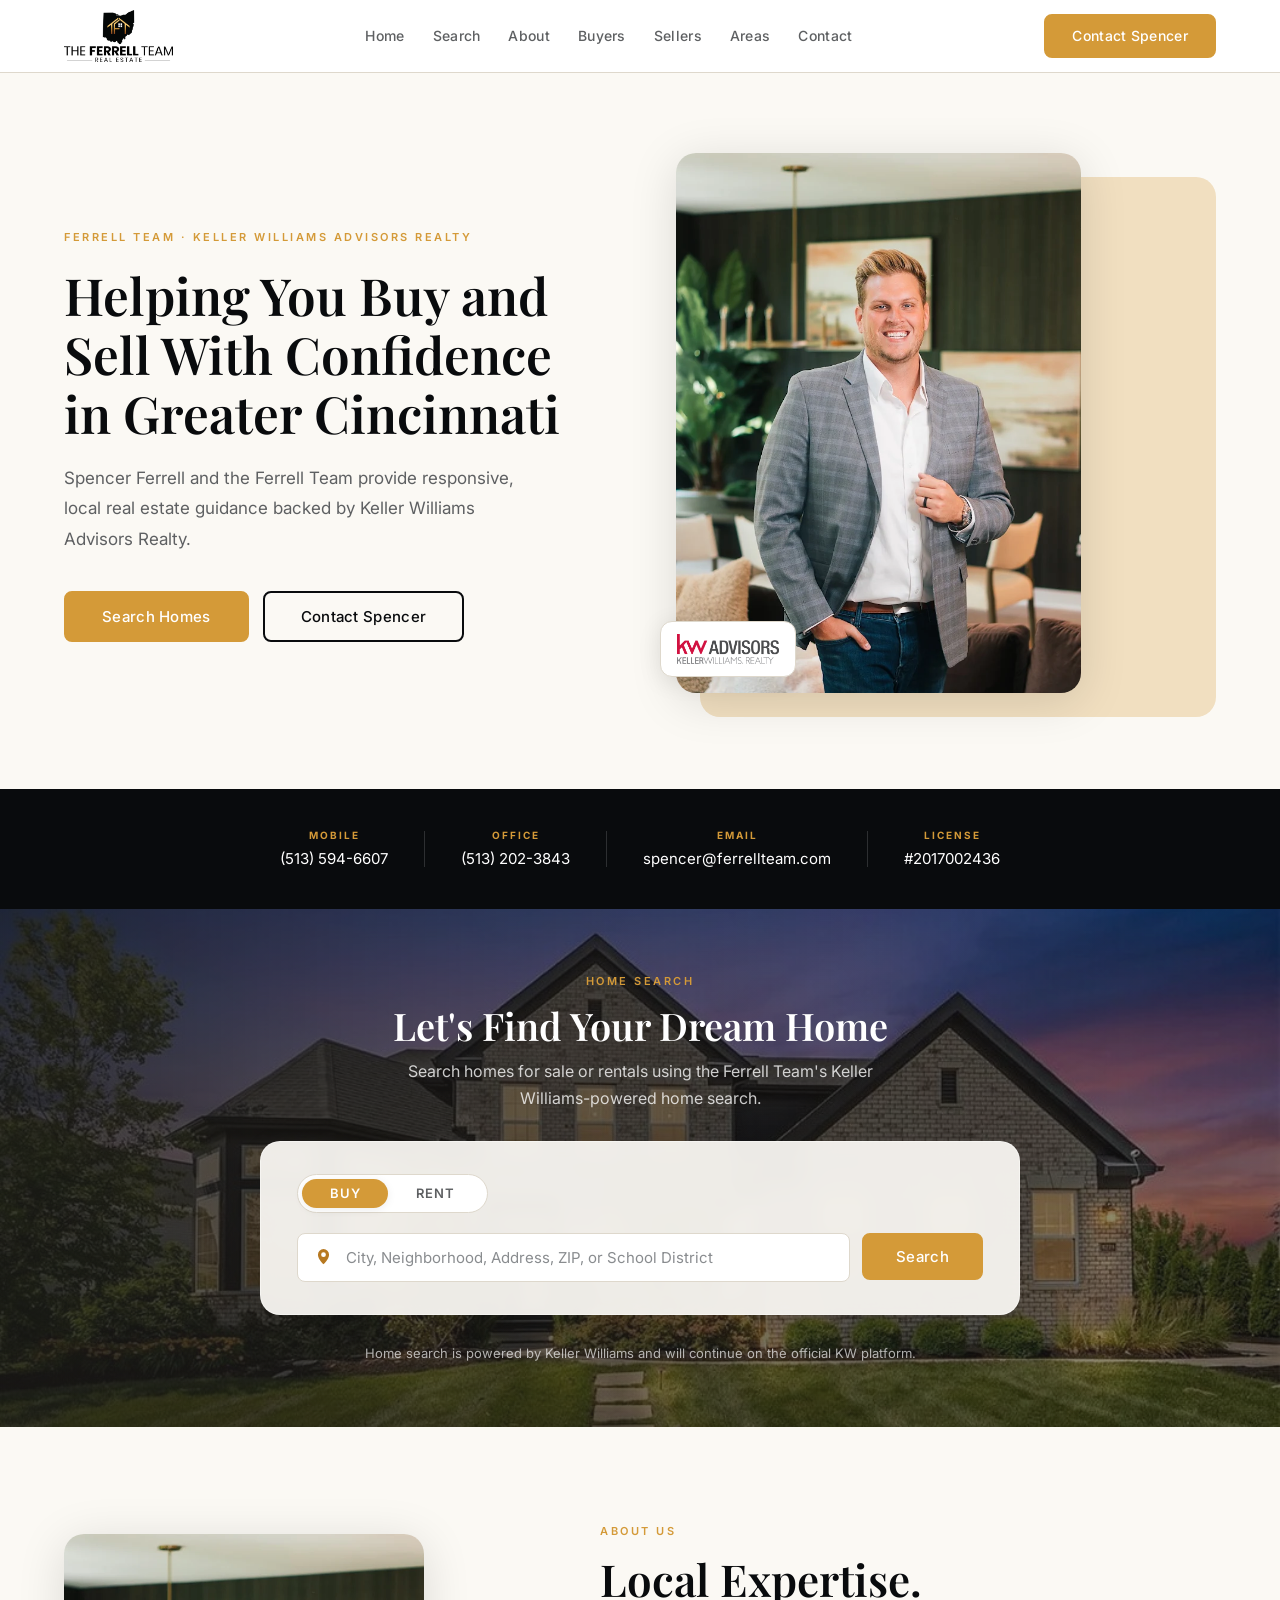
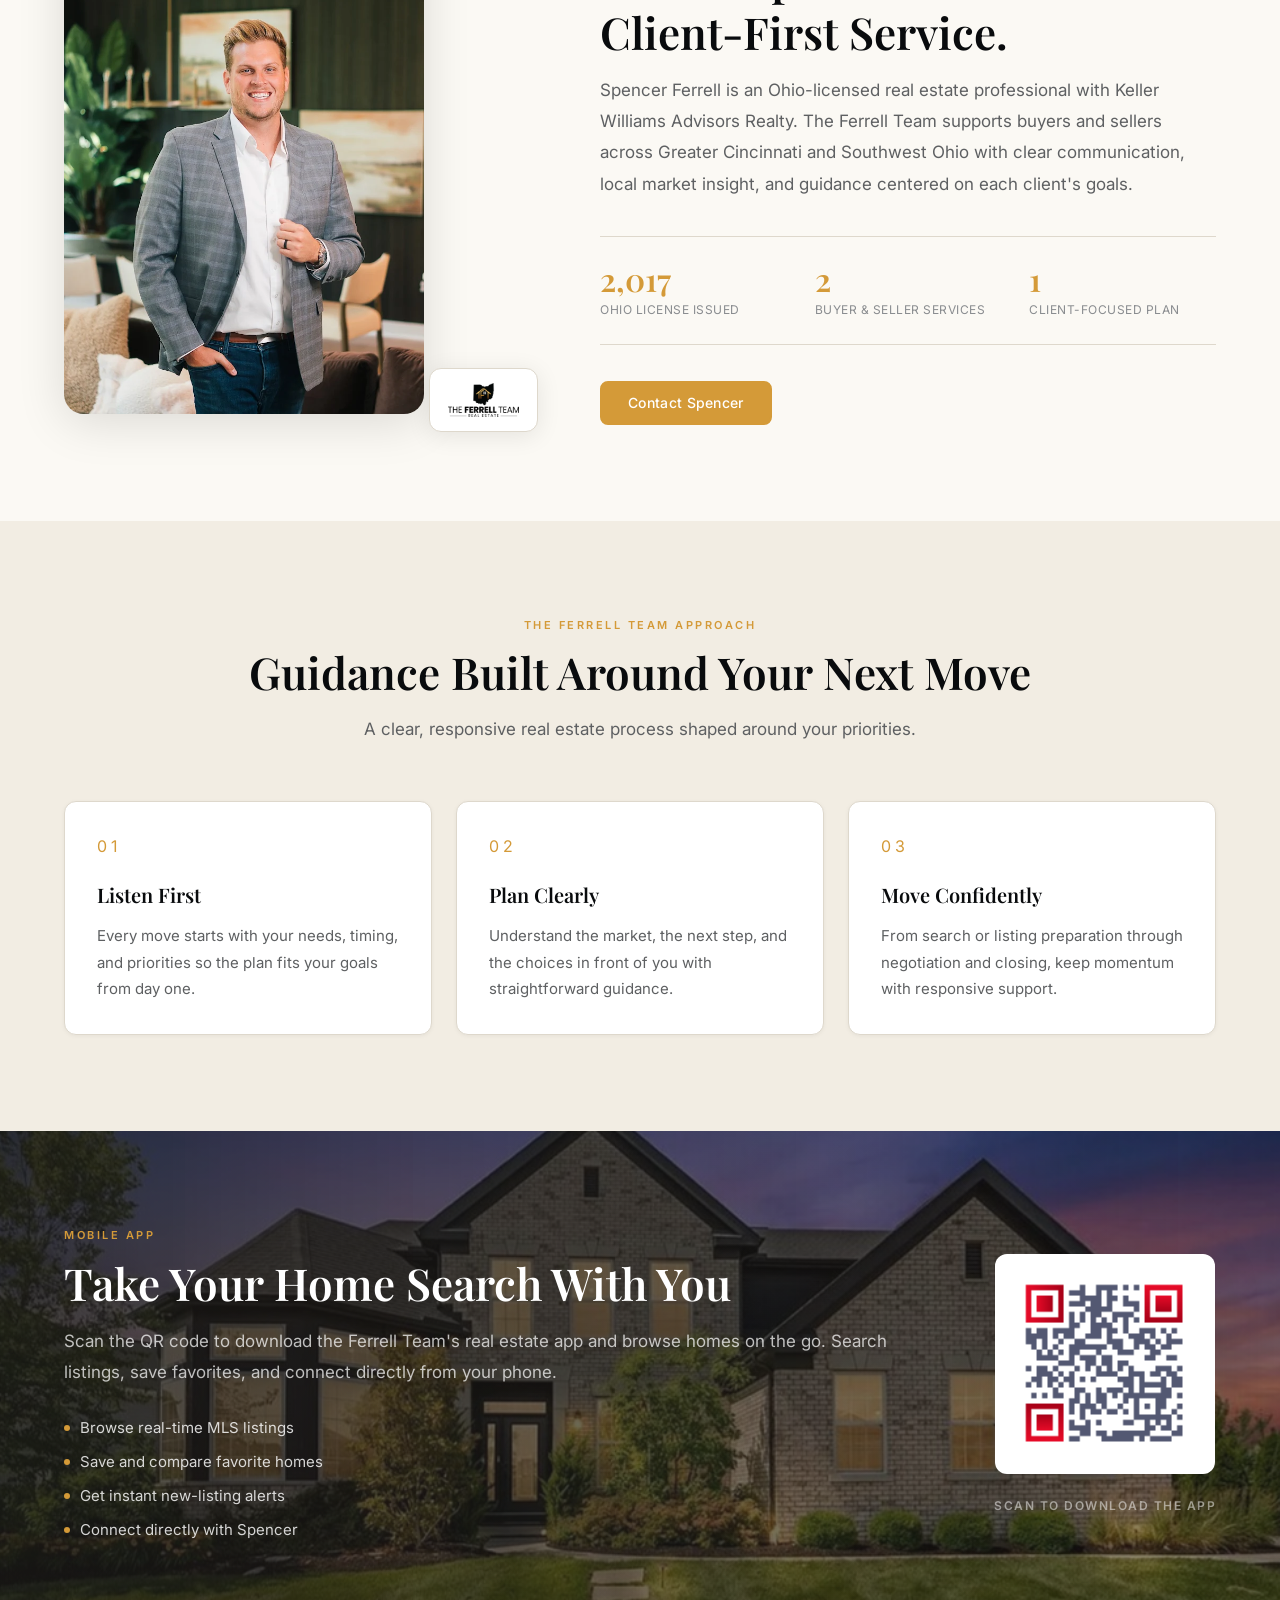
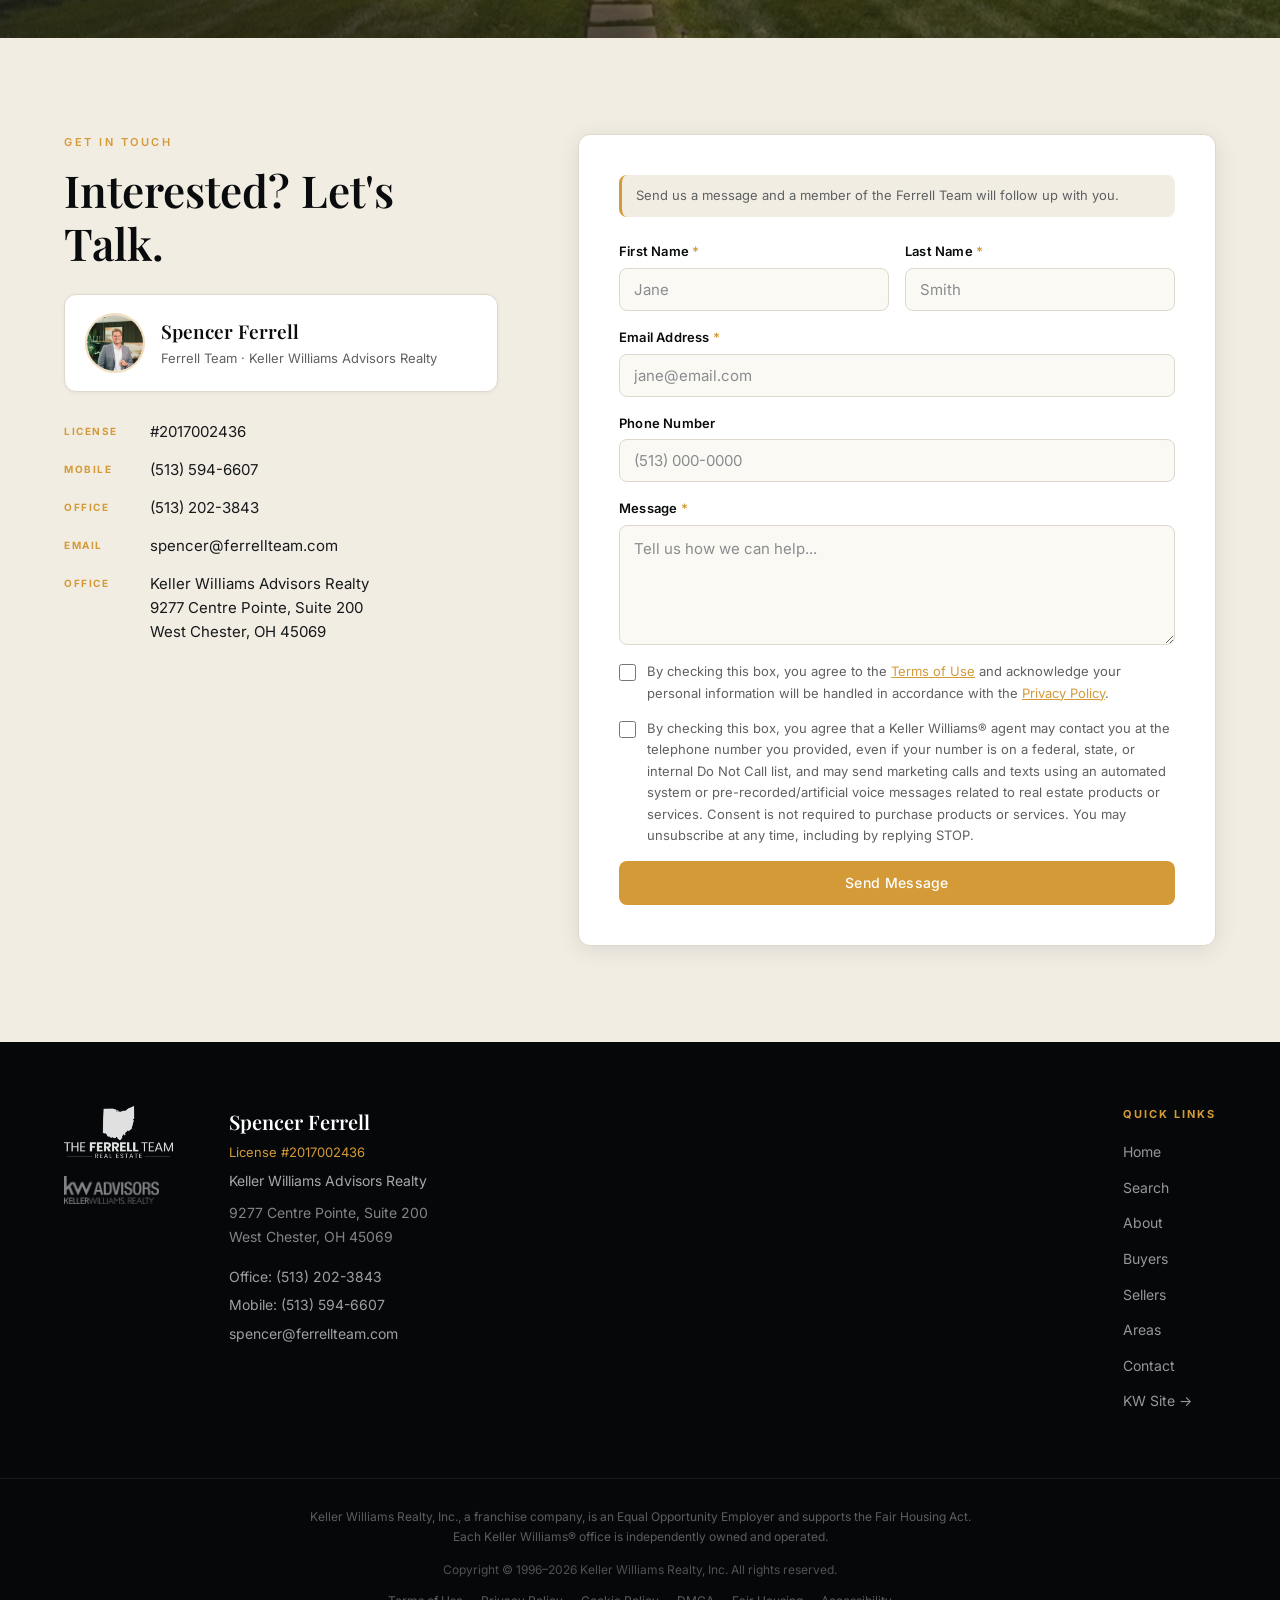
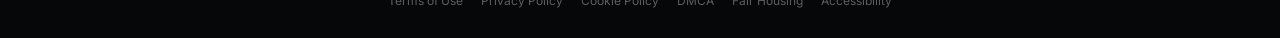
==== commit 774c984f: "initial commit" ====
--- a/index.html
+++ b/index.html
@@ -3,19 +3,21 @@
 <head>
   <meta charset="UTF-8">
   <meta name="viewport" content="width=device-width, initial-scale=1.0">
-  <meta name="description" content="Kristin Moore and the K Moore Team — trusted real estate guidance for buyers and sellers in West Chester, Greater Cincinnati, and Southwest Ohio. Keller Williams Advisors Realty.">
-  <meta name="keywords" content="real estate, West Chester OH, Cincinnati, homes for sale, Kristin Moore, K Moore Team, Keller Williams Advisors Realty, Liberty Township, Mason">
-  <meta property="og:title" content="K Moore Team | Kristin Moore | Keller Williams Advisors Realty">
-  <meta property="og:description" content="Helping you buy and sell with confidence in Greater Cincinnati. Local expertise. Client-first service.">
+  <meta name="description" content="Spencer Ferrell and the Ferrell Team provide real estate guidance for buyers and sellers across Greater Cincinnati and Southwest Ohio with Keller Williams Advisors Realty.">
+  <meta name="keywords" content="real estate, Greater Cincinnati, Southwest Ohio, homes for sale, Spencer Ferrell, Ferrell Team, Keller Williams Advisors Realty, West Chester, Middletown">
+  <meta name="author" content="Spencer Ferrell, Ferrell Team">
+  <meta property="og:title" content="Ferrell Team | Spencer Ferrell | Keller Williams Advisors Realty">
+  <meta property="og:description" content="Helping you buy and sell with confidence across Greater Cincinnati and Southwest Ohio.">
   <meta property="og:type" content="website">
   <!-- Add a URL-restricted public Mapbox token to enable live address suggestions. -->
   <meta name="mapbox-token" content="">
-  <title>K Moore Team | Kristin Moore | Keller Williams Advisors Realty</title>
+  <title>Ferrell Team | Spencer Ferrell | Keller Williams Advisors Realty</title>
 
   <link rel="preconnect" href="https://fonts.googleapis.com">
   <link rel="preconnect" href="https://fonts.gstatic.com" crossorigin>
   <link href="https://fonts.googleapis.com/css2?family=Playfair+Display:wght@400;500;600;700&family=Inter:wght@300;400;500;600&display=swap" rel="stylesheet">
-  <link rel="stylesheet" href="css/styles.css?v=20260805-1">
+  <link rel="icon" href="NewClientMaterials/FerrellTeamLogo.jpg" type="image/jpeg">
+  <link rel="stylesheet" href="css/styles.css?v=20260811-1">
 </head>
 <body>
 
@@ -25,9 +27,8 @@
   <header class="header" id="header">
     <div class="container header__inner">
 
-      <a href="index.html#home" class="header__logo" aria-label="K Moore Team — Home">
-        <!-- Asset: Assets/KmooreteamLogo.png -->
-        <img src="Assets/KmooreteamLogo.png" alt="K Moore Team" class="logo-img">
+      <a href="index.html#home" class="header__logo" aria-label="Ferrell Team — Home">
+        <img src="NewClientMaterials/FerrellTeamLogoWithWordsTransparentBackground.png" alt="Ferrell Team" class="logo-img">
       </a>
 
       <nav class="nav" id="nav" aria-label="Main navigation">
@@ -42,7 +43,7 @@
         </ul>
       </nav>
 
-      <a href="#contact" class="btn btn--gold header__cta">Contact Kristin</a>
+      <a href="#contact" class="btn btn--gold header__cta">Contact Spencer</a>
 
       <!-- Mobile hamburger -->
       <button class="hamburger" id="hamburger" aria-label="Toggle navigation menu" aria-expanded="false" aria-controls="nav">
@@ -62,25 +63,23 @@
     <div class="container hero__inner">
 
       <div class="hero__content">
-        <p class="hero__eyebrow">K Moore Team &middot; Keller Williams Advisors Realty</p>
+        <p class="hero__eyebrow">Ferrell Team &middot; Keller Williams Advisors Realty</p>
         <h1 class="hero__headline">Helping You Buy and Sell With Confidence in Greater Cincinnati</h1>
-        <p class="hero__sub">Kristin Moore and the K Moore Team provide trusted, local real estate guidance backed by Keller Williams Advisors Realty.</p>
+        <p class="hero__sub">Spencer Ferrell and the Ferrell Team provide responsive, local real estate guidance backed by Keller Williams Advisors Realty.</p>
         <div class="hero__ctas">
           <a href="#search" class="btn btn--gold btn--lg">Search Homes</a>
-          <a href="#contact" class="btn btn--outline btn--lg">Contact Kristin</a>
+          <a href="#contact" class="btn btn--outline btn--lg">Contact Spencer</a>
         </div>
       </div>
 
       <div class="hero__image-col">
         <div class="hero__image-wrap">
           <div class="hero__image-frame">
-            <!-- Asset: Assets/KristinMooreHeadshot.jpeg -->
-            <img src="Assets/KristinMooreHeadshot.jpeg" alt="Kristin Moore, K Moore Team" class="hero__photo" loading="eager">
+            <img src="NewClientMaterials/SpencerFerrellStanding.webp" alt="Spencer Ferrell of the Ferrell Team" class="hero__photo" loading="eager">
           </div>
           <!-- KW badge pinned to bottom-left of image -->
           <div class="hero__kw-badge" aria-hidden="true">
-            <!-- Asset: Assets/KellerWilliamsLogo.png -->
-            <img src="Assets/KellerWilliamsLogo.png" alt="Keller Williams Advisors Realty" class="hero__kw-logo">
+            <img src="NewClientMaterials/KellerWilliamsLogo.png" alt="Keller Williams Advisors Realty" class="hero__kw-logo">
           </div>
         </div>
       </div>
@@ -97,28 +96,28 @@
 
       <div class="trust-strip__item">
         <span class="trust-strip__label">Mobile</span>
-        <a href="tel:5133143483" class="trust-strip__value">(513) 314-3483</a>
+        <a href="tel:5135946607" class="trust-strip__value">(513) 594-6607</a>
       </div>
 
       <div class="trust-strip__divider" aria-hidden="true"></div>
 
       <div class="trust-strip__item">
         <span class="trust-strip__label">Office</span>
-        <a href="tel:5138743300" class="trust-strip__value">(513) 874-3300</a>
+        <a href="tel:5132023843" class="trust-strip__value">(513) 202-3843</a>
       </div>
 
       <div class="trust-strip__divider" aria-hidden="true"></div>
 
       <div class="trust-strip__item">
         <span class="trust-strip__label">Email</span>
-        <a href="mailto:kmoore@kmooreteam.com" class="trust-strip__value">kmoore@kmooreteam.com</a>
+        <a href="mailto:spencer@ferrellteam.com" class="trust-strip__value">spencer@ferrellteam.com</a>
       </div>
 
       <div class="trust-strip__divider" aria-hidden="true"></div>
 
       <div class="trust-strip__item">
         <span class="trust-strip__label">License</span>
-        <span class="trust-strip__value">#2016002924</span>
+        <span class="trust-strip__value">#2017002436</span>
       </div>
 
     </div>
@@ -134,7 +133,7 @@
       <div class="search-section__header">
         <p class="section__eyebrow">Home Search</p>
         <h2 class="search-section__title">Let's Find Your Dream Home</h2>
-        <p class="search-section__sub">Search homes for sale or rentals using Kristin Moore's Keller Williams-powered home search.</p>
+        <p class="search-section__sub">Search homes for sale or rentals using the Ferrell Team's Keller Williams-powered home search.</p>
       </div>
 
       <!--
@@ -199,37 +198,35 @@
 
       <div class="about__media">
         <div class="about__photo-wrap">
-          <!-- Asset: Assets/KristinMooreHeadshot.jpeg -->
-          <img src="Assets/KristinMooreHeadshot.jpeg" alt="Kristin Moore" class="about__photo" loading="lazy">
+          <img src="NewClientMaterials/SpencerFerrellStanding.webp" alt="Spencer Ferrell" class="about__photo" loading="lazy">
         </div>
         <!-- Team logo badge pinned to bottom-right of photo -->
         <div class="about__logo-badge" aria-hidden="true">
-          <!-- Asset: Assets/KmooreteamLogo.png -->
-          <img src="Assets/KmooreteamLogo.png" alt="K Moore Team" class="about__team-logo">
+          <img src="NewClientMaterials/FerrellTeamLogoWithWordsTransparentBackground.png" alt="Ferrell Team" class="about__team-logo">
         </div>
       </div>
 
       <div class="about__content">
         <p class="section__eyebrow">About Us</p>
         <h2 class="section__title">Local Expertise.<br>Client-First Service.</h2>
-        <p class="about__text">Kristin Moore is a licensed real estate professional with Keller Williams Advisors Realty, serving buyers and sellers throughout West Chester, Greater Cincinnati, and surrounding communities. The K Moore Team focuses on clear communication, local market knowledge, and a client-first experience from the first conversation to closing day.</p>
+        <p class="about__text">Spencer Ferrell is an Ohio-licensed real estate professional with Keller Williams Advisors Realty. The Ferrell Team supports buyers and sellers across Greater Cincinnati and Southwest Ohio with clear communication, local market insight, and guidance centered on each client's goals.</p>
 
         <div class="about__pillars" aria-label="Team statistics">
           <div class="about__pillar">
-            <span class="about__pillar-value stat-counter" data-target="50" data-prefix="$" data-suffix="M+">$0</span>
-            <span class="about__pillar-label">Real Estate Sold</span>
+            <span class="about__pillar-value stat-counter" data-target="2017">0</span>
+            <span class="about__pillar-label">Ohio License Issued</span>
           </div>
           <div class="about__pillar">
-            <span class="about__pillar-value stat-counter" data-target="150" data-suffix="+">0</span>
-            <span class="about__pillar-label">Homes Sold</span>
+            <span class="about__pillar-value stat-counter" data-target="2">0</span>
+            <span class="about__pillar-label">Buyer &amp; Seller Services</span>
           </div>
           <div class="about__pillar">
-            <span class="about__pillar-value stat-counter" data-target="400000" data-prefix="$">$0</span>
-            <span class="about__pillar-label">Average Sale Price</span>
-          </div>
-        </div>
-
-        <a href="#contact" class="btn btn--gold">Contact Kristin</a>
+            <span class="about__pillar-value stat-counter" data-target="1">0</span>
+            <span class="about__pillar-label">Client-Focused Plan</span>
+          </div>
+        </div>
+
+        <a href="#contact" class="btn btn--gold">Contact Spencer</a>
       </div>
 
     </div>
@@ -242,38 +239,29 @@
   <section class="testimonials section section--alt" id="testimonials">
     <div class="container">
       <div class="section__header">
-        <p class="section__eyebrow">Client Stories</p>
-        <h2 class="section__title">Trusted Guidance, From First Conversation to Closing</h2>
-        <p class="section__subtitle">A thoughtful, responsive real estate experience built around your goals.</p>
+        <p class="section__eyebrow">The Ferrell Team Approach</p>
+        <h2 class="section__title">Guidance Built Around Your Next Move</h2>
+        <p class="section__subtitle">A clear, responsive real estate process shaped around your priorities.</p>
       </div>
 
       <div class="testimonials__grid" role="list">
-        <figure class="testimonial-card" role="listitem">
-          <div class="testimonial-card__stars" aria-label="5 out of 5 stars">★★★★★</div>
-          <blockquote>“Kristin made the entire home-buying process feel simple and manageable. She listened carefully, answered every question, and helped us find a home we truly love.”</blockquote>
-          <figcaption>
-            <span class="testimonial-card__name">Emily &amp; James R.</span>
-            <span class="testimonial-card__detail">Home Buyers · West Chester</span>
-          </figcaption>
-        </figure>
-
-        <figure class="testimonial-card" role="listitem">
-          <div class="testimonial-card__stars" aria-label="5 out of 5 stars">★★★★★</div>
-          <blockquote>“From pricing through closing, we always felt informed and supported. Kristin’s strategy and communication gave us confidence at every stage of the sale.”</blockquote>
-          <figcaption>
-            <span class="testimonial-card__name">Michael T.</span>
-            <span class="testimonial-card__detail">Home Seller · Liberty Township</span>
-          </figcaption>
-        </figure>
-
-        <figure class="testimonial-card" role="listitem">
-          <div class="testimonial-card__stars" aria-label="5 out of 5 stars">★★★★★</div>
-          <blockquote>“Local knowledge made all the difference. Kristin helped us compare communities, understand the market, and make a decision that felt right for our family.”</blockquote>
-          <figcaption>
-            <span class="testimonial-card__name">Sarah &amp; Daniel K.</span>
-            <span class="testimonial-card__detail">Relocating Buyers · Mason</span>
-          </figcaption>
-        </figure>
+        <article class="testimonial-card" role="listitem">
+          <p class="testimonial-card__stars" aria-hidden="true">01</p>
+          <h3 class="testimonial-card__name">Listen First</h3>
+          <p>Every move starts with your needs, timing, and priorities so the plan fits your goals from day one.</p>
+        </article>
+
+        <article class="testimonial-card" role="listitem">
+          <p class="testimonial-card__stars" aria-hidden="true">02</p>
+          <h3 class="testimonial-card__name">Plan Clearly</h3>
+          <p>Understand the market, the next step, and the choices in front of you with straightforward guidance.</p>
+        </article>
+
+        <article class="testimonial-card" role="listitem">
+          <p class="testimonial-card__stars" aria-hidden="true">03</p>
+          <h3 class="testimonial-card__name">Move Confidently</h3>
+          <p>From search or listing preparation through negotiation and closing, keep momentum with responsive support.</p>
+        </article>
       </div>
     </div>
   </section>
@@ -288,19 +276,18 @@
       <div class="app-section__content">
         <p class="section__eyebrow">Mobile App</p>
         <h2 class="section__title">Take Your Home Search With You</h2>
-        <p class="app-section__text">Scan the QR code to download Kristin Moore's real estate app and browse homes on the go. Search listings, save favorites, and connect directly from your phone.</p>
+        <p class="app-section__text">Scan the QR code to download the Ferrell Team's real estate app and browse homes on the go. Search listings, save favorites, and connect directly from your phone.</p>
         <ul class="app-section__features" aria-label="App features">
           <li>Browse real-time MLS listings</li>
           <li>Save and compare favorite homes</li>
           <li>Get instant new-listing alerts</li>
-          <li>Connect directly with Kristin</li>
+          <li>Connect directly with Spencer</li>
         </ul>
       </div>
 
       <div class="app-section__qr-col">
         <div class="app-section__qr-frame">
-          <!-- Asset: Assets/QRAppDownload.png -->
-          <img src="Assets/QRAppDownload.png" alt="Scan this QR code to download the K Moore Team real estate app" class="app-section__qr-img" loading="lazy">
+          <img src="NewClientMaterials/QRAppDownload.png" alt="Scan this QR code to download the Ferrell Team real estate app" class="app-section__qr-img" loading="lazy">
         </div>
         <p class="app-section__qr-caption">Scan to Download the App</p>
       </div>
@@ -321,30 +308,29 @@
         <h2 class="section__title">Interested? Let's Talk.</h2>
 
         <div class="contact__agent-card">
-          <!-- Asset: Assets/KristinMooreHeadshot.jpeg -->
-          <img src="Assets/KristinMooreHeadshot.jpeg" alt="Kristin Moore" class="contact__headshot" loading="lazy">
+          <img src="NewClientMaterials/SpencerFerrellStanding.webp" alt="Spencer Ferrell" class="contact__headshot" loading="lazy">
           <div>
-            <p class="contact__agent-name">Kristin Moore</p>
-            <p class="contact__agent-title">K Moore Team &middot; Keller Williams Advisors Realty</p>
+            <p class="contact__agent-name">Spencer Ferrell</p>
+            <p class="contact__agent-title">Ferrell Team &middot; Keller Williams Advisors Realty</p>
           </div>
         </div>
 
         <ul class="contact__details" aria-label="Contact details">
           <li>
             <span class="contact__detail-label">License</span>
-            <span class="contact__detail-value">#2016002924</span>
+            <span class="contact__detail-value">#2017002436</span>
           </li>
           <li>
             <span class="contact__detail-label">Mobile</span>
-            <a href="tel:5133143483" class="contact__detail-value contact__link">(513) 314-3483</a>
+            <a href="tel:5135946607" class="contact__detail-value contact__link">(513) 594-6607</a>
           </li>
           <li>
             <span class="contact__detail-label">Office</span>
-            <a href="tel:5138743300" class="contact__detail-value contact__link">(513) 874-3300</a>
+            <a href="tel:5132023843" class="contact__detail-value contact__link">(513) 202-3843</a>
           </li>
           <li>
             <span class="contact__detail-label">Email</span>
-            <a href="mailto:kmoore@kmooreteam.com" class="contact__detail-value contact__link">kmoore@kmooreteam.com</a>
+            <a href="mailto:spencer@ferrellteam.com" class="contact__detail-value contact__link">spencer@ferrellteam.com</a>
           </li>
           <li>
             <span class="contact__detail-label">Office</span>
@@ -356,18 +342,24 @@
           </li>
         </ul>
 
-        <a href="https://kmooreteam.kw.com/" target="_blank" rel="noopener noreferrer" class="contact__kw-link">
-          Prefer to use the official KW form directly? &rarr;
-        </a>
       </div>
 
       <!-- Right column: contact form -->
       <div class="contact__form-wrap">
-        <form class="contact__form" id="contactForm" novalidate aria-label="Contact form">
+        <form class="contact__form" id="contactForm" action="https://formspree.io/f/xjybkoqo" method="post" novalidate aria-label="Contact form">
 
           <p class="contact__form-note">
-            Submitting will continue through the official Keller Williams contact system.
+            Send us a message and a member of the Ferrell Team will follow up with you.
           </p>
+
+          <input type="hidden" name="sourcePageUrl" id="sourcePageUrl">
+          <input type="hidden" name="documentReferrer" id="documentReferrer">
+          <input type="hidden" name="submissionTime" id="submissionTime">
+
+          <div class="form__honeypot" aria-hidden="true">
+            <label for="companyWebsite">Leave this field blank</label>
+            <input type="text" id="companyWebsite" name="_gotcha" tabindex="-1" autocomplete="off">
+          </div>
 
           <div class="form__row">
             <div class="form__group">
@@ -385,7 +377,8 @@
           <div class="form__group">
             <label for="email" class="form__label">Email Address <span class="form__required" aria-hidden="true">*</span></label>
             <input type="email" id="email" name="email" class="form__input"
-                   placeholder="jane@email.com" required autocomplete="email">
+                   placeholder="jane@email.com" pattern="[^@\s]+@[^@\s]+\.[^@\s]+"
+                   title="Enter a complete email address, such as jane@email.com" required autocomplete="email">
           </div>
 
           <div class="form__group">
@@ -403,13 +396,12 @@
           <!-- Consent checkbox 1 -->
           <div class="form__group form__checkbox-group">
             <label class="form__checkbox-label" for="consentTerms">
-              <input type="checkbox" id="consentTerms" name="consentTerms" class="form__checkbox" required>
+              <input type="checkbox" id="consentTerms" name="consentTerms" value="Agreed" class="form__checkbox" required>
               <span class="form__checkbox-text">
                 By checking this box, you agree to the
-                <!-- Update these URLs to exact KW legal pages when available -->
-                <a href="https://kmooreteam.kw.com/" target="_blank" rel="noopener noreferrer" class="form__link">Terms of Use</a>
+                <a href="https://legal.kw.com/termsofuse" target="_blank" rel="noopener noreferrer" class="form__link">Terms of Use</a>
                 and acknowledge your personal information will be handled in accordance with the
-                <a href="https://kmooreteam.kw.com/" target="_blank" rel="noopener noreferrer" class="form__link">Privacy Policy</a>.
+                <a href="https://legal.kw.com/privacy-policy" target="_blank" rel="noopener noreferrer" class="form__link">Privacy Policy</a>.
               </span>
             </label>
           </div>
@@ -417,7 +409,7 @@
           <!-- Consent checkbox 2 -->
           <div class="form__group form__checkbox-group">
             <label class="form__checkbox-label" for="consentContact">
-              <input type="checkbox" id="consentContact" name="consentContact" class="form__checkbox" required>
+              <input type="checkbox" id="consentContact" name="consentContact" value="Agreed" class="form__checkbox" required>
               <span class="form__checkbox-text">
                 By checking this box, you agree that a Keller Williams&reg; agent may contact you at the telephone number you provided, even if your number is on a federal, state, or internal Do Not Call list, and may send marketing calls and texts using an automated system or pre-recorded/artificial voice messages related to real estate products or services. Consent is not required to purchase products or services. You may unsubscribe at any time, including by replying STOP.
               </span>
@@ -426,10 +418,12 @@
 
           <!-- Validation error message (hidden by default, shown by JS) -->
           <p class="form__error" id="formError" role="alert" aria-live="polite" hidden>
-            Please fill in all required fields and accept both consents before continuing.
+            Please enter valid information in all required fields and accept both consents.
           </p>
 
-          <button type="submit" class="btn btn--gold btn--full">Continue to KW Contact Form</button>
+          <p class="form__status" id="formStatus" role="status" aria-live="polite" hidden></p>
+
+          <button type="submit" class="btn btn--gold btn--full" id="contactSubmit">Send Message</button>
 
         </form>
       </div>
@@ -448,25 +442,23 @@
 
         <!-- Brand / logos -->
         <div class="footer__col footer__col--brand">
-          <!-- Asset: Assets/KmooreteamLogo.png — inverted to white via CSS filter -->
-          <img src="Assets/KmooreteamLogo.png" alt="K Moore Team" class="footer__logo">
-          <!-- Asset: Assets/KellerWilliamsLogo.png — inverted to white via CSS filter -->
-          <img src="Assets/KellerWilliamsLogo.png" alt="Keller Williams Advisors Realty" class="footer__kw-logo">
+          <img src="NewClientMaterials/FerrellTeamLogoWithWordsTransparentBackground.png" alt="Ferrell Team" class="footer__logo">
+          <img src="NewClientMaterials/KellerWilliamsLogo.png" alt="Keller Williams Advisors Realty" class="footer__kw-logo">
         </div>
 
         <!-- Contact info -->
         <div class="footer__col footer__col--info">
-          <p class="footer__agent-name">Kristin Moore</p>
-          <p class="footer__license">License #2016002924</p>
+          <p class="footer__agent-name">Spencer Ferrell</p>
+          <p class="footer__license">License #2017002436</p>
           <p class="footer__brokerage">Keller Williams Advisors Realty</p>
           <address class="footer__address">
             9277 Centre Pointe, Suite 200<br>
             West Chester, OH 45069
           </address>
           <div class="footer__contact-links">
-            <a href="tel:5138743300">Office: (513) 874-3300</a>
-            <a href="tel:5133143483">Mobile: (513) 314-3483</a>
-            <a href="mailto:kmoore@kmooreteam.com">kmoore@kmooreteam.com</a>
+            <a href="tel:5132023843">Office: (513) 202-3843</a>
+            <a href="tel:5135946607">Mobile: (513) 594-6607</a>
+            <a href="mailto:spencer@ferrellteam.com">spencer@ferrellteam.com</a>
           </div>
         </div>
 
@@ -481,7 +473,7 @@
             <li><a href="sellers.html">Sellers</a></li>
             <li><a href="areas.html">Areas</a></li>
             <li><a href="index.html#contact">Contact</a></li>
-            <li><a href="https://kmooreteam.kw.com/" target="_blank" rel="noopener noreferrer">KW Site &rarr;</a></li>
+            <li><a href="https://theferrellteam.kw.com/" target="_blank" rel="noopener noreferrer">KW Site &rarr;</a></li>
           </ul>
         </div>
 
@@ -495,19 +487,18 @@
         </p>
         <p class="footer__copyright">Copyright &copy; 1996&ndash;2026 Keller Williams Realty, Inc. All rights reserved.</p>
         <nav class="footer__legal-links" aria-label="Legal links">
-          <!-- Update each href below to the exact KW legal page URL when available -->
-          <a href="https://kmooreteam.kw.com/" target="_blank" rel="noopener noreferrer">Terms of Use</a>
-          <a href="https://kmooreteam.kw.com/" target="_blank" rel="noopener noreferrer">Privacy Policy</a>
-          <a href="https://kmooreteam.kw.com/" target="_blank" rel="noopener noreferrer">Cookie Policy</a>
-          <a href="https://kmooreteam.kw.com/" target="_blank" rel="noopener noreferrer">DMCA</a>
-          <a href="https://kmooreteam.kw.com/" target="_blank" rel="noopener noreferrer">Fair Housing</a>
-          <a href="https://kmooreteam.kw.com/" target="_blank" rel="noopener noreferrer">Accessibility</a>
+          <a href="https://legal.kw.com/termsofuse" target="_blank" rel="noopener noreferrer">Terms of Use</a>
+          <a href="https://legal.kw.com/privacy-policy" target="_blank" rel="noopener noreferrer">Privacy Policy</a>
+          <a href="https://legal.kw.com/cookie-policy" target="_blank" rel="noopener noreferrer">Cookie Policy</a>
+          <a href="https://legal.kw.com/dmca" target="_blank" rel="noopener noreferrer">DMCA</a>
+          <a href="https://legal.kw.com/fairhousing" target="_blank" rel="noopener noreferrer">Fair Housing</a>
+          <a href="https://legal.kw.com/accessibility" target="_blank" rel="noopener noreferrer">Accessibility</a>
         </nav>
       </div>
     </div>
 
   </footer>
 
-  <script src="js/main.js?v=20260805-1"></script>
+  <script src="js/main.js?v=20260811-1"></script>
 </body>
 </html>
--- a/css/styles.css
+++ b/css/styles.css
@@ -1,7 +1,7 @@
 /* ================================================
-   K MOORE TEAM — Main Stylesheet
+   FERRELL TEAM — Main Stylesheet
    Fonts: Playfair Display (headings) + Inter (body)
-   Colors: cream / warm beige / charcoal / muted gold
+   Colors: ivory / warm stone / near-black / Ferrell gold
 ================================================ */
 
 /* ================================================
@@ -9,18 +9,18 @@
 ================================================ */
 :root {
   /* Palette */
-  --cream:         #FAF8F4;
-  --beige:         #F0EBE1;
+  --cream:         #FBF9F4;
+  --beige:         #F2EDE3;
   --white:         #FFFFFF;
-  --charcoal:      #2A2A2A;
-  --dark:          #1C1A18;
-  --text-primary:  #2A2A2A;
-  --text-secondary:#6B6460;
-  --text-muted:    #9E9A97;
-  --border:        #E2DDD6;
-  --gold:          #C4A265;
-  --gold-hover:    #A8894F;
-  --gold-light:    #EFE3CB;
+  --charcoal:      #090B0D;
+  --dark:          #050708;
+  --text-primary:  #17191B;
+  --text-secondary:#5E6062;
+  --text-muted:    #898C8F;
+  --border:        #DED8CC;
+  --gold:          #D49A38;
+  --gold-hover:    #B77921;
+  --gold-light:    #F1DFC0;
 
   /* Shadows */
   --shadow-xs: 0 1px 4px  rgba(0,0,0,0.05);
@@ -85,7 +85,7 @@
   isolation: isolate;
   overflow: hidden;
   background-color: var(--dark);
-  background-image: url('../Assets/housePicture1.png?v=20260520-2');
+  background-image: url('../NewClientMaterials/FerrellTeamBackgroundHouseCropped.jpg?v=20260811-1');
   background-size: cover;
   background-position: center;
 }
@@ -95,7 +95,7 @@
   position: absolute;
   inset: -48px 0;
   z-index: 0;
-  background-image: url('../Assets/housePicture1.png?v=20260520-2');
+  background-image: url('../NewClientMaterials/FerrellTeamBackgroundHouseCropped.jpg?v=20260811-1');
   background-size: cover;
   background-position: center;
   transform: translate3d(0, var(--bg-shift), 0) scale(1.08);
@@ -239,7 +239,7 @@
 .header__logo { flex-shrink: 0; }
 
 .logo-img {
-  height: 42px;
+  height: 52px;
   width: auto;
   display: block;
 }
@@ -636,7 +636,7 @@
    APP / QR SECTION
 ================================================ */
 .app-section {
-  background: linear-gradient(135deg, #2A2A2A 0%, #3D3228 100%);
+  background: linear-gradient(135deg, #090B0D 0%, #241B0F 100%);
   color: var(--white);
 }
 
@@ -910,6 +910,39 @@
   border-left: 3px solid #b94444;
 }
 
+.form__status {
+  font-size: 13px;
+  margin-bottom: 14px;
+  padding: 10px 14px;
+  border-radius: var(--radius-sm);
+  border-left: 3px solid;
+}
+
+.form__status--success {
+  color: #27643a;
+  background: #f1faf3;
+  border-left-color: #3d8a53;
+}
+
+.form__status--error {
+  color: #b94444;
+  background: #fff4f4;
+  border-left-color: #b94444;
+}
+
+.form__honeypot {
+  position: absolute;
+  left: -10000px;
+  width: 1px;
+  height: 1px;
+  overflow: hidden;
+}
+
+#contactSubmit:disabled {
+  cursor: wait;
+  opacity: 0.7;
+}
+
 /* ================================================
    FOOTER
 ================================================ */
@@ -933,7 +966,7 @@
 }
 
 .footer__logo {
-  height: 40px;
+  height: 52px;
   width: auto;
   /* Invert to white so logo shows on dark background */
   filter: brightness(0) invert(1);
@@ -1551,9 +1584,17 @@
 }
 
 .testimonial-card__name {
-  font-size: 14px;
+  margin-bottom: 12px;
+  font-family: var(--font-display);
+  font-size: 20px;
   font-weight: 600;
   color: var(--charcoal);
+}
+
+.testimonial-card > p:last-child {
+  color: var(--text-secondary);
+  font-size: 15px;
+  line-height: 1.75;
 }
 
 .testimonial-card__detail {
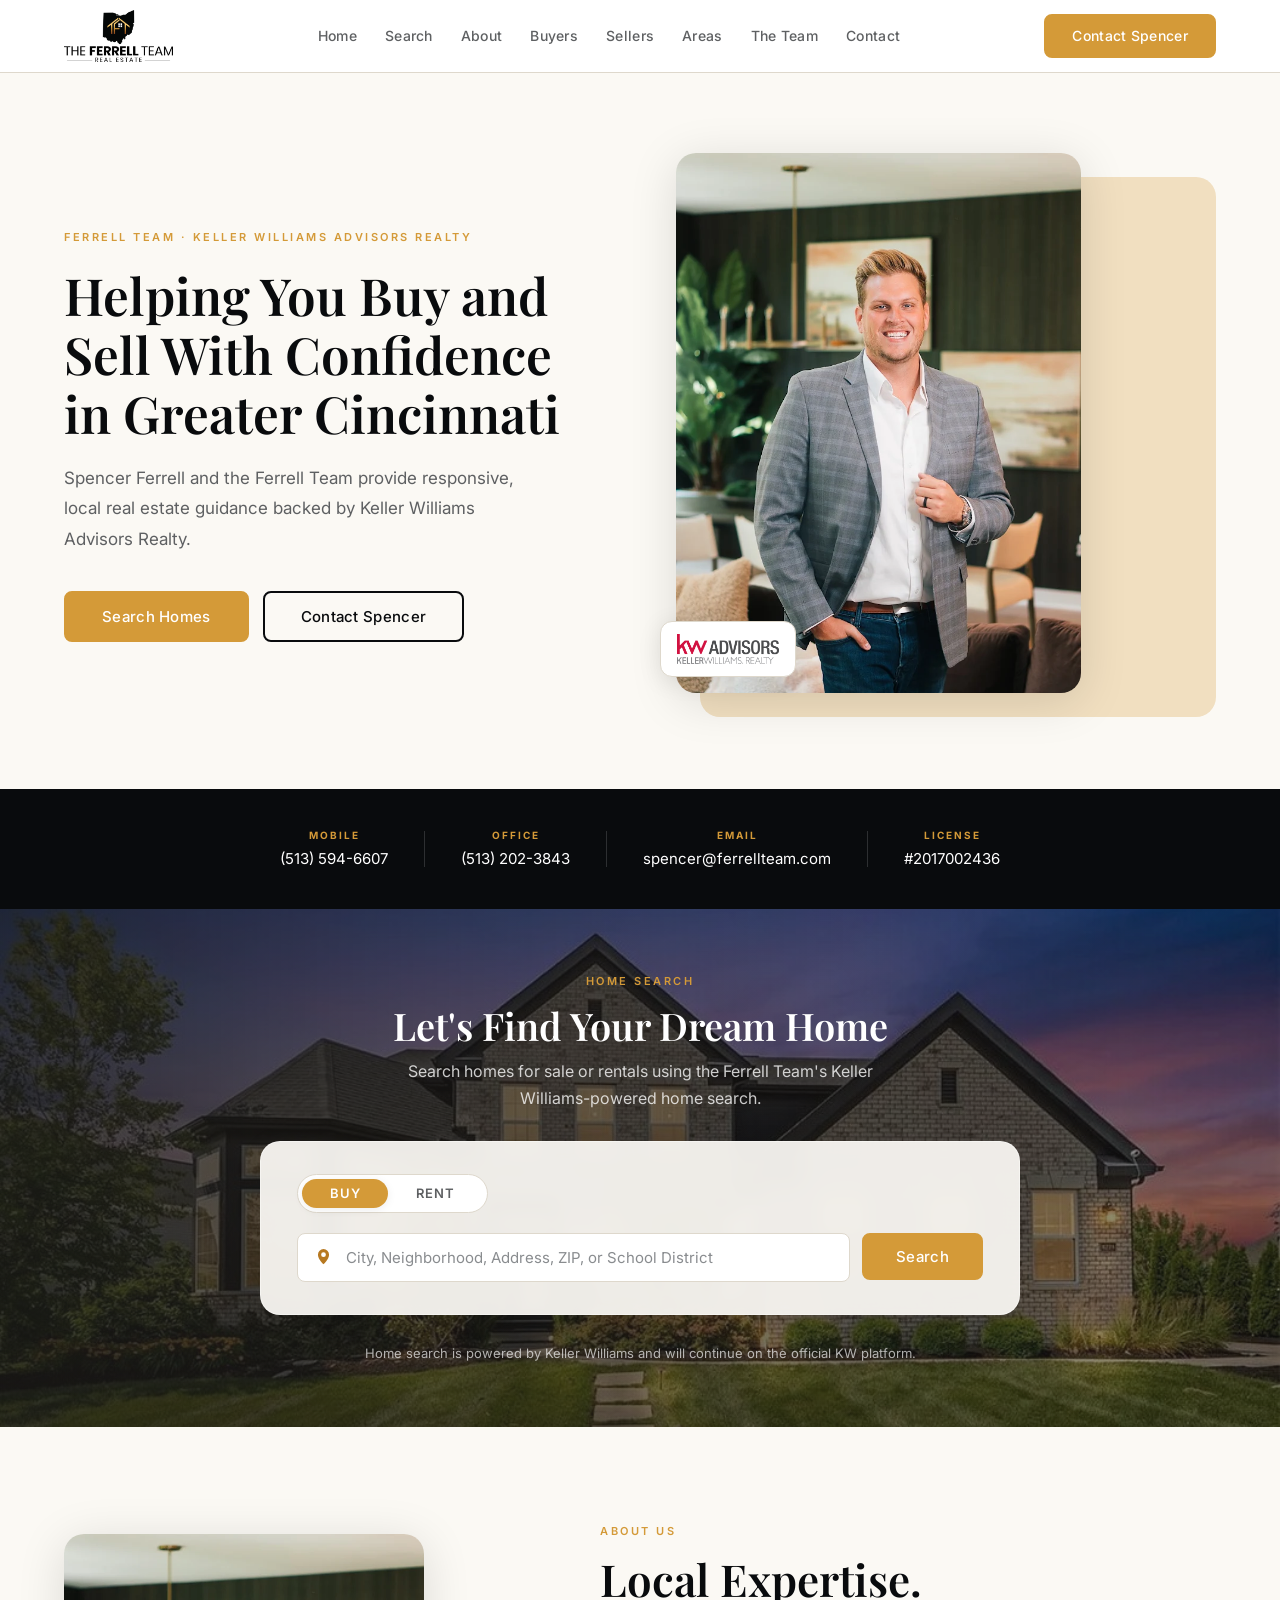
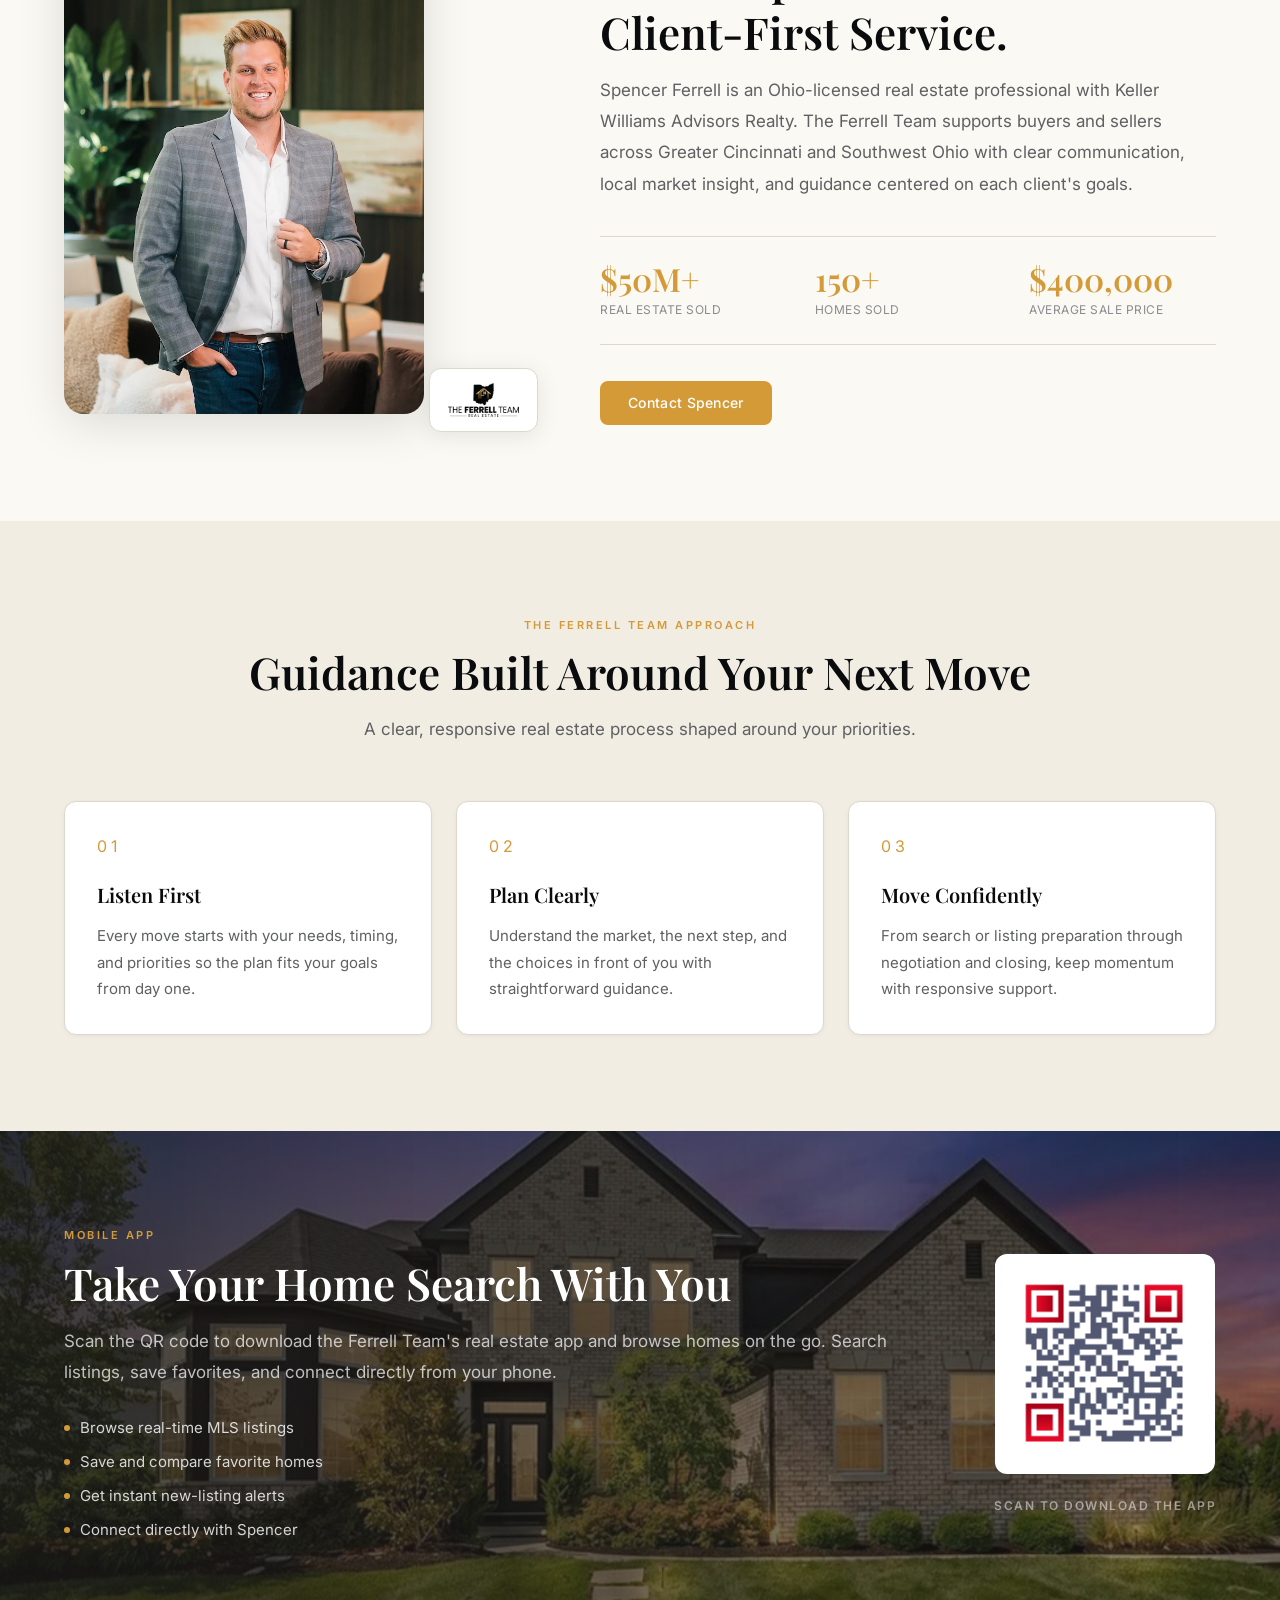
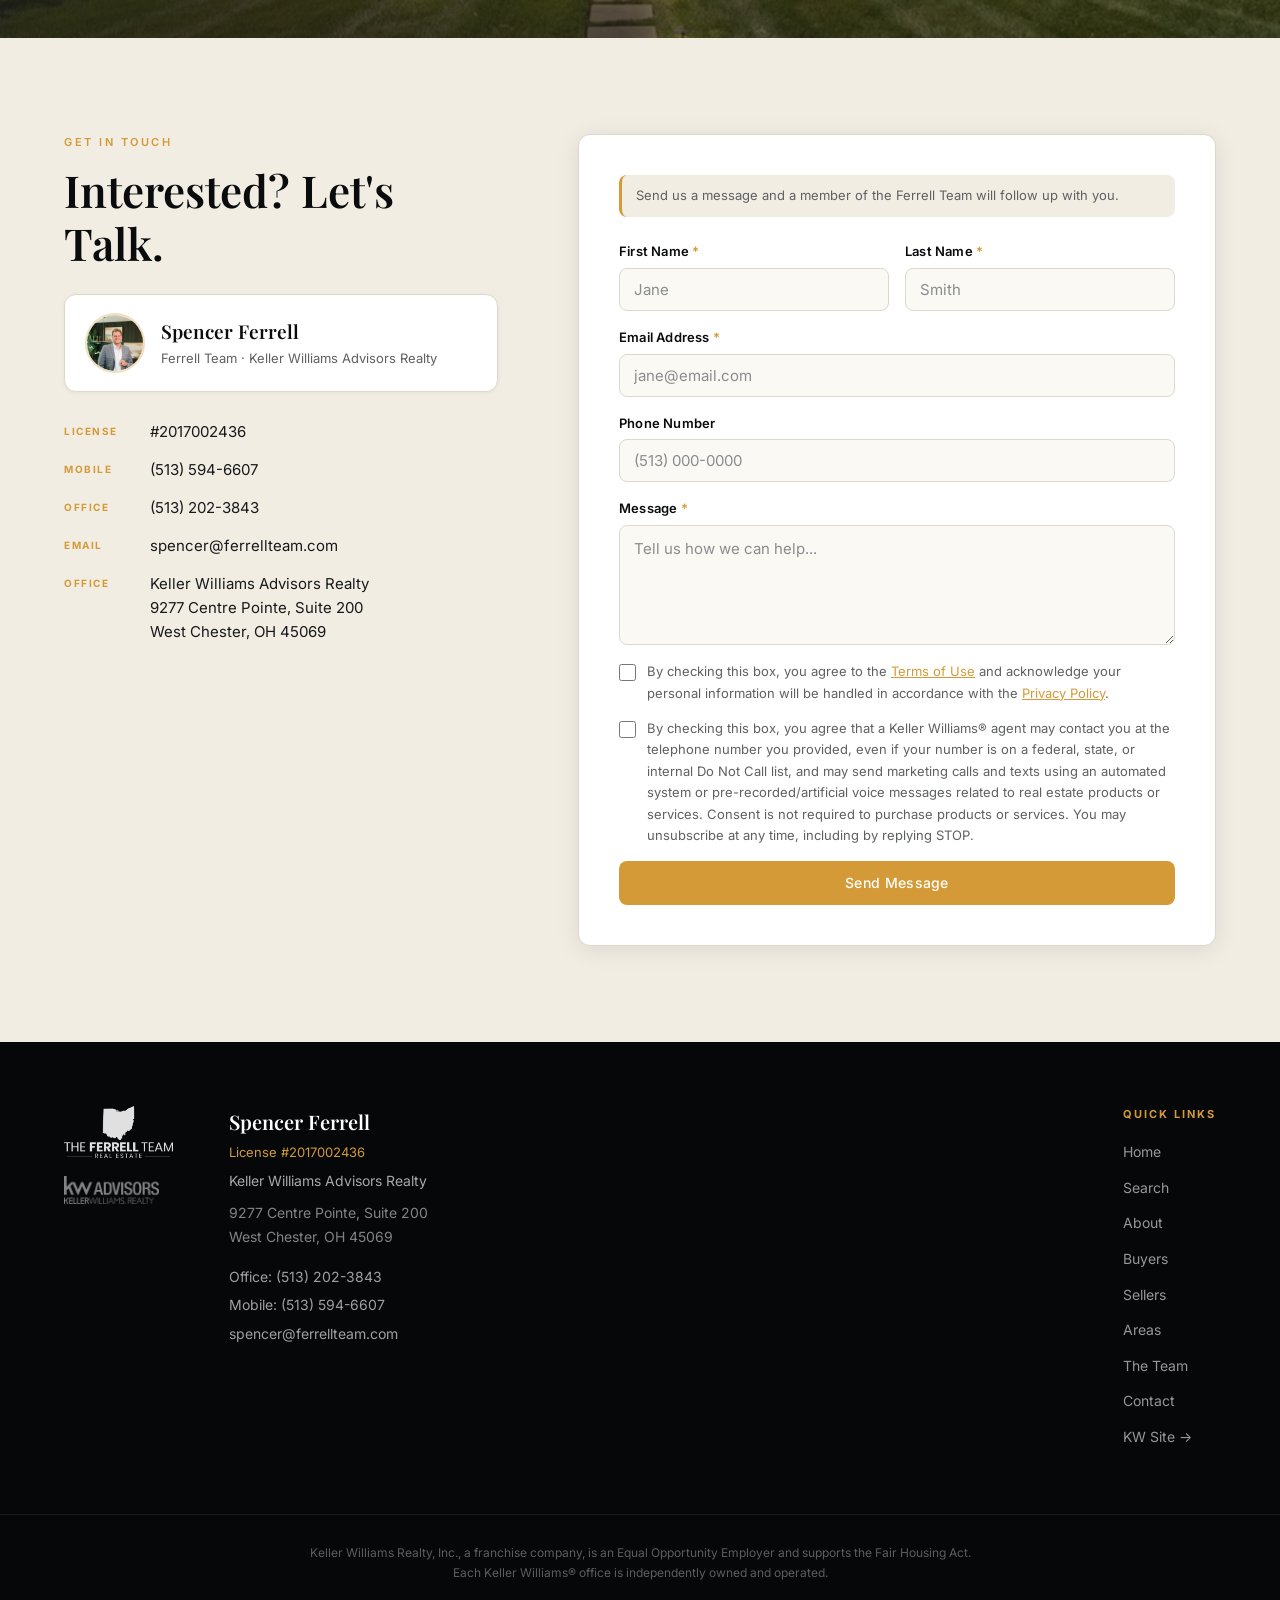
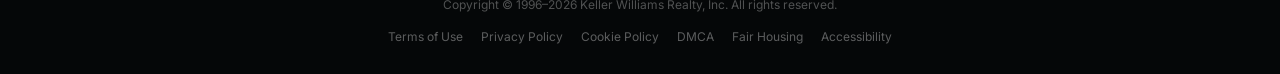
==== commit 6e025abf: "the team page added" ====
--- a/index.html
+++ b/index.html
@@ -39,6 +39,7 @@
           <li><a href="buyers.html"        class="nav__link">Buyers</a></li>
           <li><a href="sellers.html"       class="nav__link">Sellers</a></li>
           <li><a href="areas.html"         class="nav__link">Areas</a></li>
+          <li><a href="team.html"          class="nav__link">The Team</a></li>
           <li><a href="index.html#contact" class="nav__link">Contact</a></li>
         </ul>
       </nav>
@@ -213,16 +214,16 @@
 
         <div class="about__pillars" aria-label="Team statistics">
           <div class="about__pillar">
-            <span class="about__pillar-value stat-counter" data-target="2017">0</span>
-            <span class="about__pillar-label">Ohio License Issued</span>
+            <span class="about__pillar-value stat-counter" data-target="50" data-prefix="$" data-suffix="M+">$0</span>
+            <span class="about__pillar-label">Real Estate Sold</span>
           </div>
           <div class="about__pillar">
-            <span class="about__pillar-value stat-counter" data-target="2">0</span>
-            <span class="about__pillar-label">Buyer &amp; Seller Services</span>
+            <span class="about__pillar-value stat-counter" data-target="150" data-suffix="+">0</span>
+            <span class="about__pillar-label">Homes Sold</span>
           </div>
           <div class="about__pillar">
-            <span class="about__pillar-value stat-counter" data-target="1">0</span>
-            <span class="about__pillar-label">Client-Focused Plan</span>
+            <span class="about__pillar-value stat-counter" data-target="400000" data-prefix="$">$0</span>
+            <span class="about__pillar-label">Average Sale Price</span>
           </div>
         </div>
 
@@ -472,6 +473,7 @@
             <li><a href="buyers.html">Buyers</a></li>
             <li><a href="sellers.html">Sellers</a></li>
             <li><a href="areas.html">Areas</a></li>
+            <li><a href="team.html">The Team</a></li>
             <li><a href="index.html#contact">Contact</a></li>
             <li><a href="https://theferrellteam.kw.com/" target="_blank" rel="noopener noreferrer">KW Site &rarr;</a></li>
           </ul>
--- a/css/styles.css
+++ b/css/styles.css
@@ -630,6 +630,93 @@
   font-size: 14px;
   color: var(--text-secondary);
   line-height: 1.7;
+}
+
+/* ================================================
+   TEAM
+================================================ */
+.team__grid {
+  display: grid;
+  grid-template-columns: repeat(3, minmax(0, 1fr));
+  gap: 24px;
+}
+
+.team-card {
+  overflow: hidden;
+  background: var(--white);
+  border: 1px solid var(--border);
+  border-radius: var(--radius);
+  box-shadow: var(--shadow-xs);
+  transition: transform var(--ease), box-shadow var(--ease), border-color var(--ease);
+}
+
+.team-card:hover {
+  transform: translateY(-5px);
+  border-color: var(--gold-light);
+  box-shadow: var(--shadow-lg);
+}
+
+.team-card__photo-placeholder {
+  display: grid;
+  place-items: center;
+  aspect-ratio: 4 / 3;
+  overflow: hidden;
+  background:
+    radial-gradient(circle at 50% 42%, rgba(212,154,56,0.18) 0 19%, transparent 20%),
+    linear-gradient(145deg, #17191b, #050708);
+}
+
+.team-card__photo-placeholder span {
+  display: grid;
+  place-items: center;
+  width: 72px;
+  height: 72px;
+  border: 1px solid rgba(212,154,56,0.55);
+  border-radius: 50%;
+  color: var(--gold);
+  font-family: var(--font-display);
+  font-size: 26px;
+  font-weight: 600;
+}
+
+.team-card__content { padding: 28px; }
+
+.team-card__eyebrow {
+  margin-bottom: 8px;
+  color: var(--gold);
+  font-size: 10px;
+  font-weight: 700;
+  letter-spacing: 1.8px;
+  text-transform: uppercase;
+}
+
+.team-card__name {
+  margin-bottom: 4px;
+  color: var(--charcoal);
+  font-family: var(--font-display);
+  font-size: 23px;
+  font-weight: 600;
+}
+
+.team-card__role {
+  margin-bottom: 16px;
+  color: var(--text-secondary);
+  font-size: 13px;
+  font-weight: 600;
+}
+
+.team-card__bio {
+  color: var(--text-secondary);
+  font-size: 14px;
+  line-height: 1.75;
+}
+
+@media (max-width: 900px) {
+  .team__grid { grid-template-columns: repeat(2, minmax(0, 1fr)); }
+}
+
+@media (max-width: 560px) {
+  .team__grid { grid-template-columns: 1fr; }
 }
 
 /* ================================================
